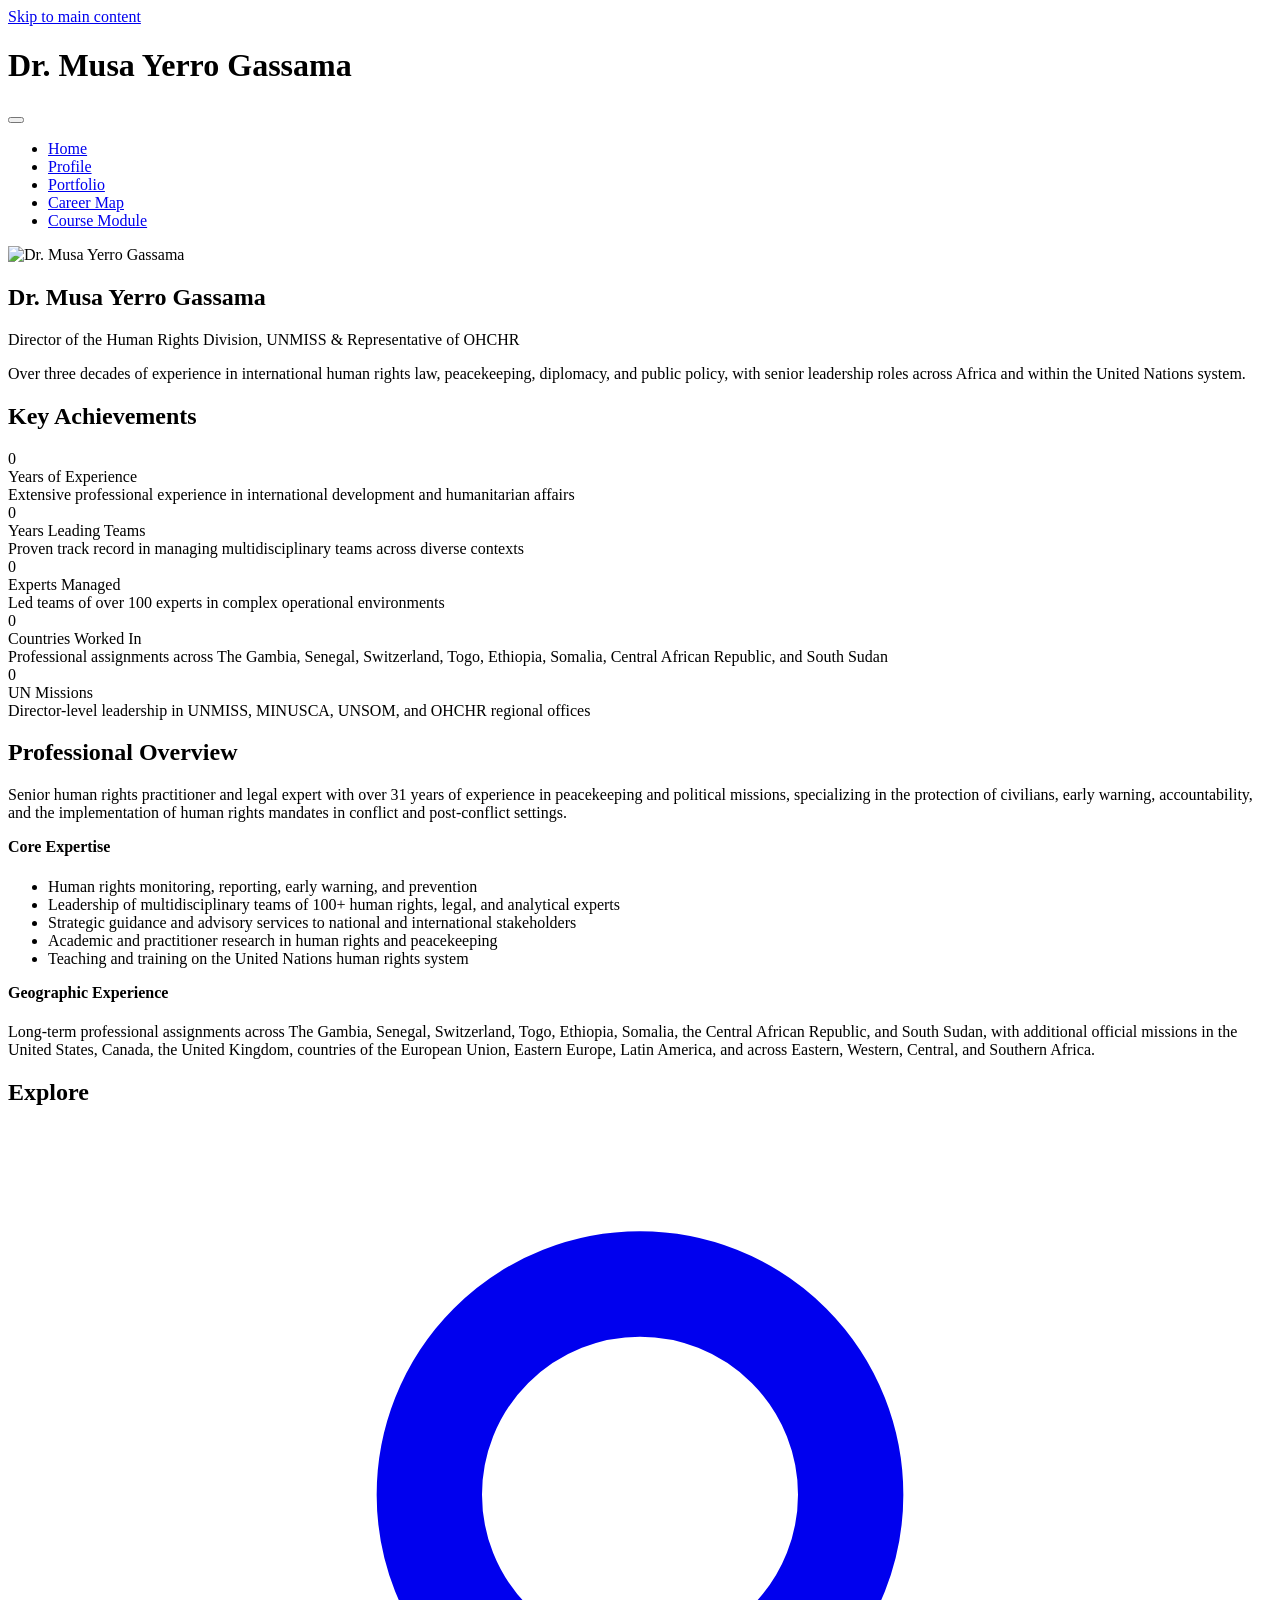
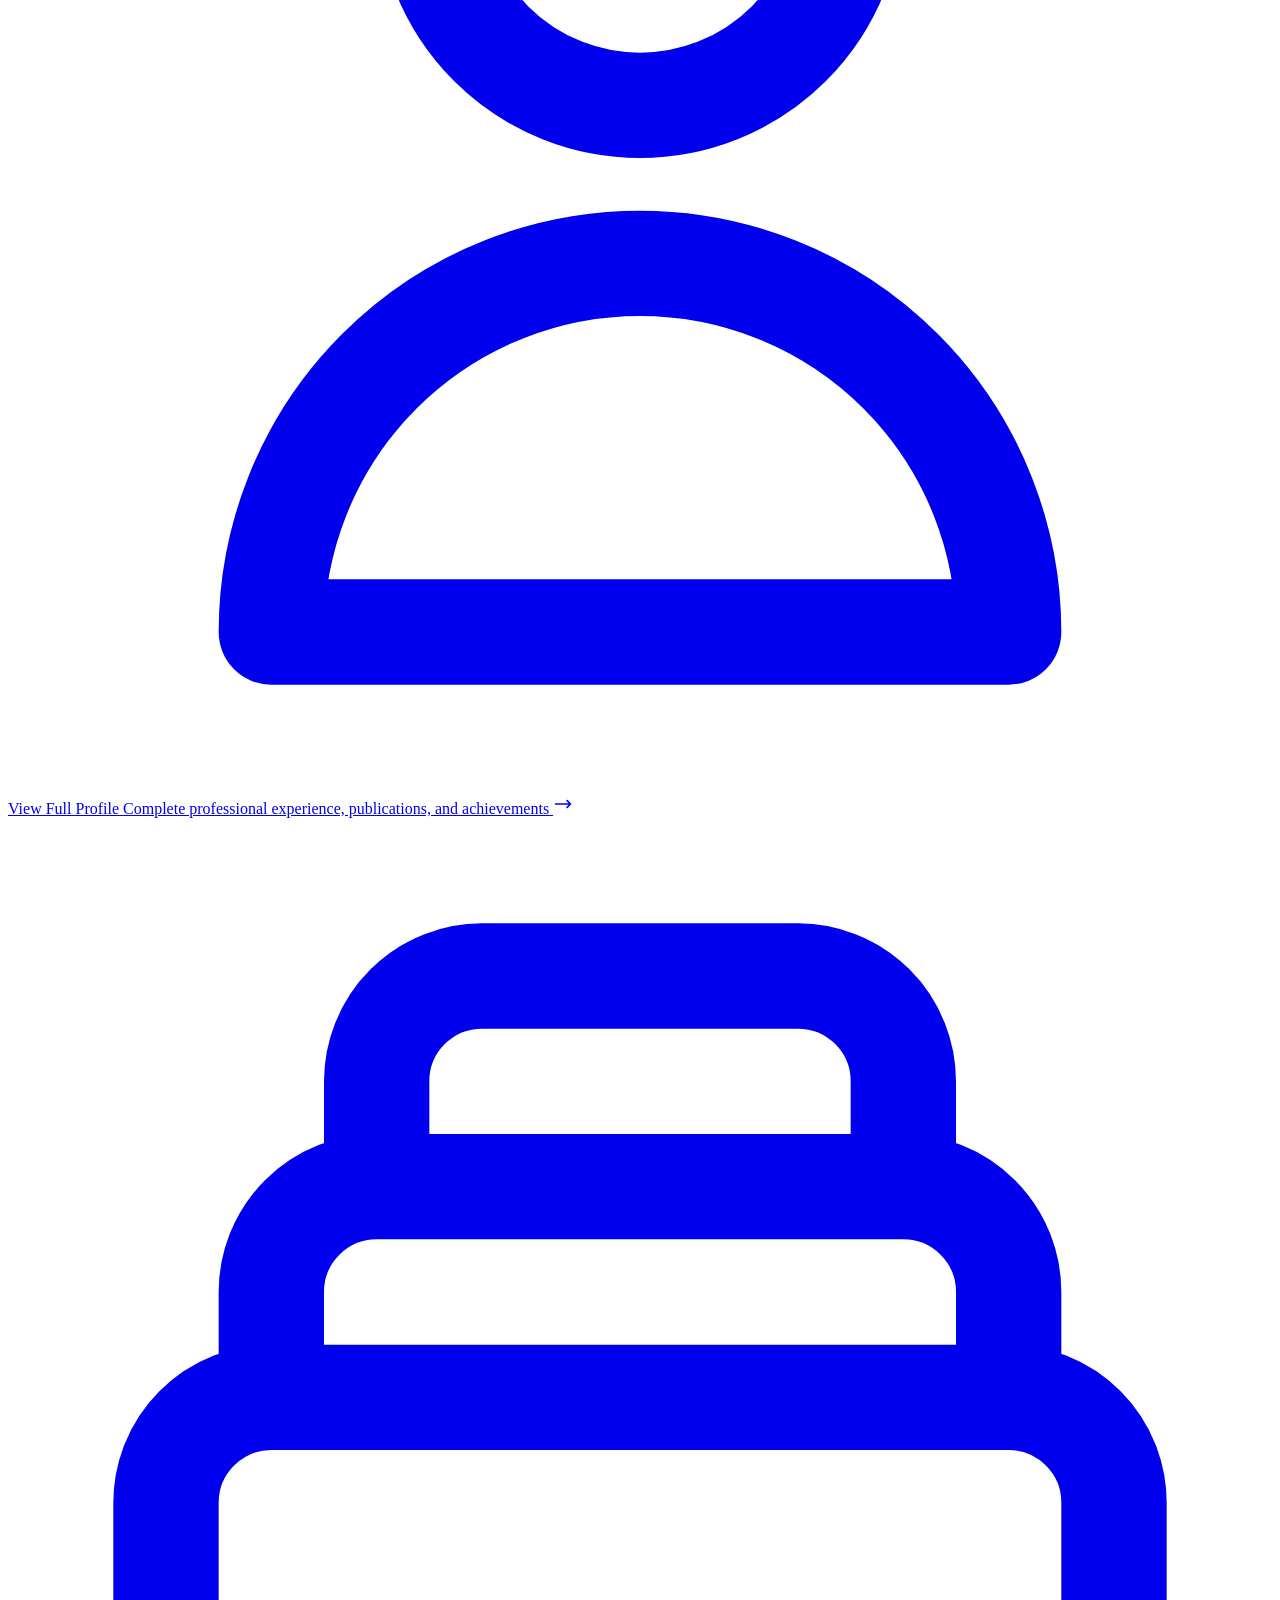
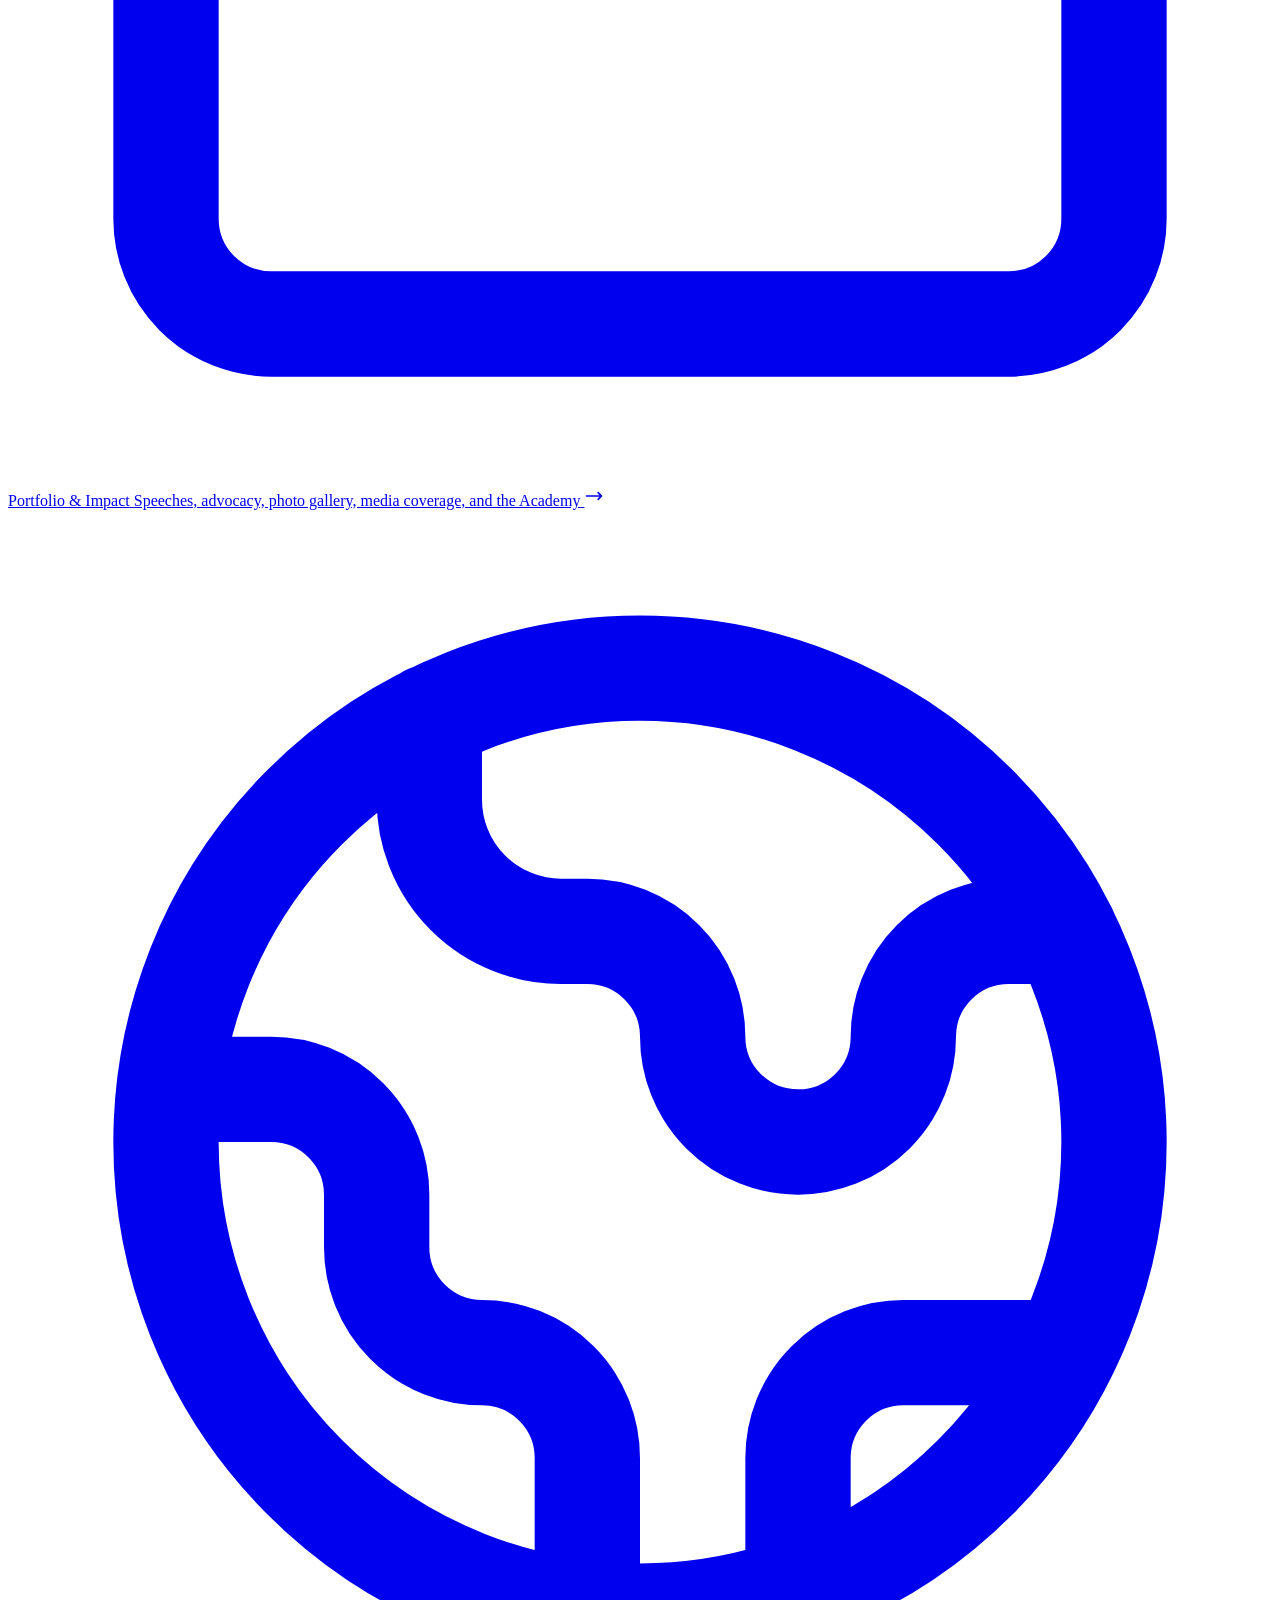
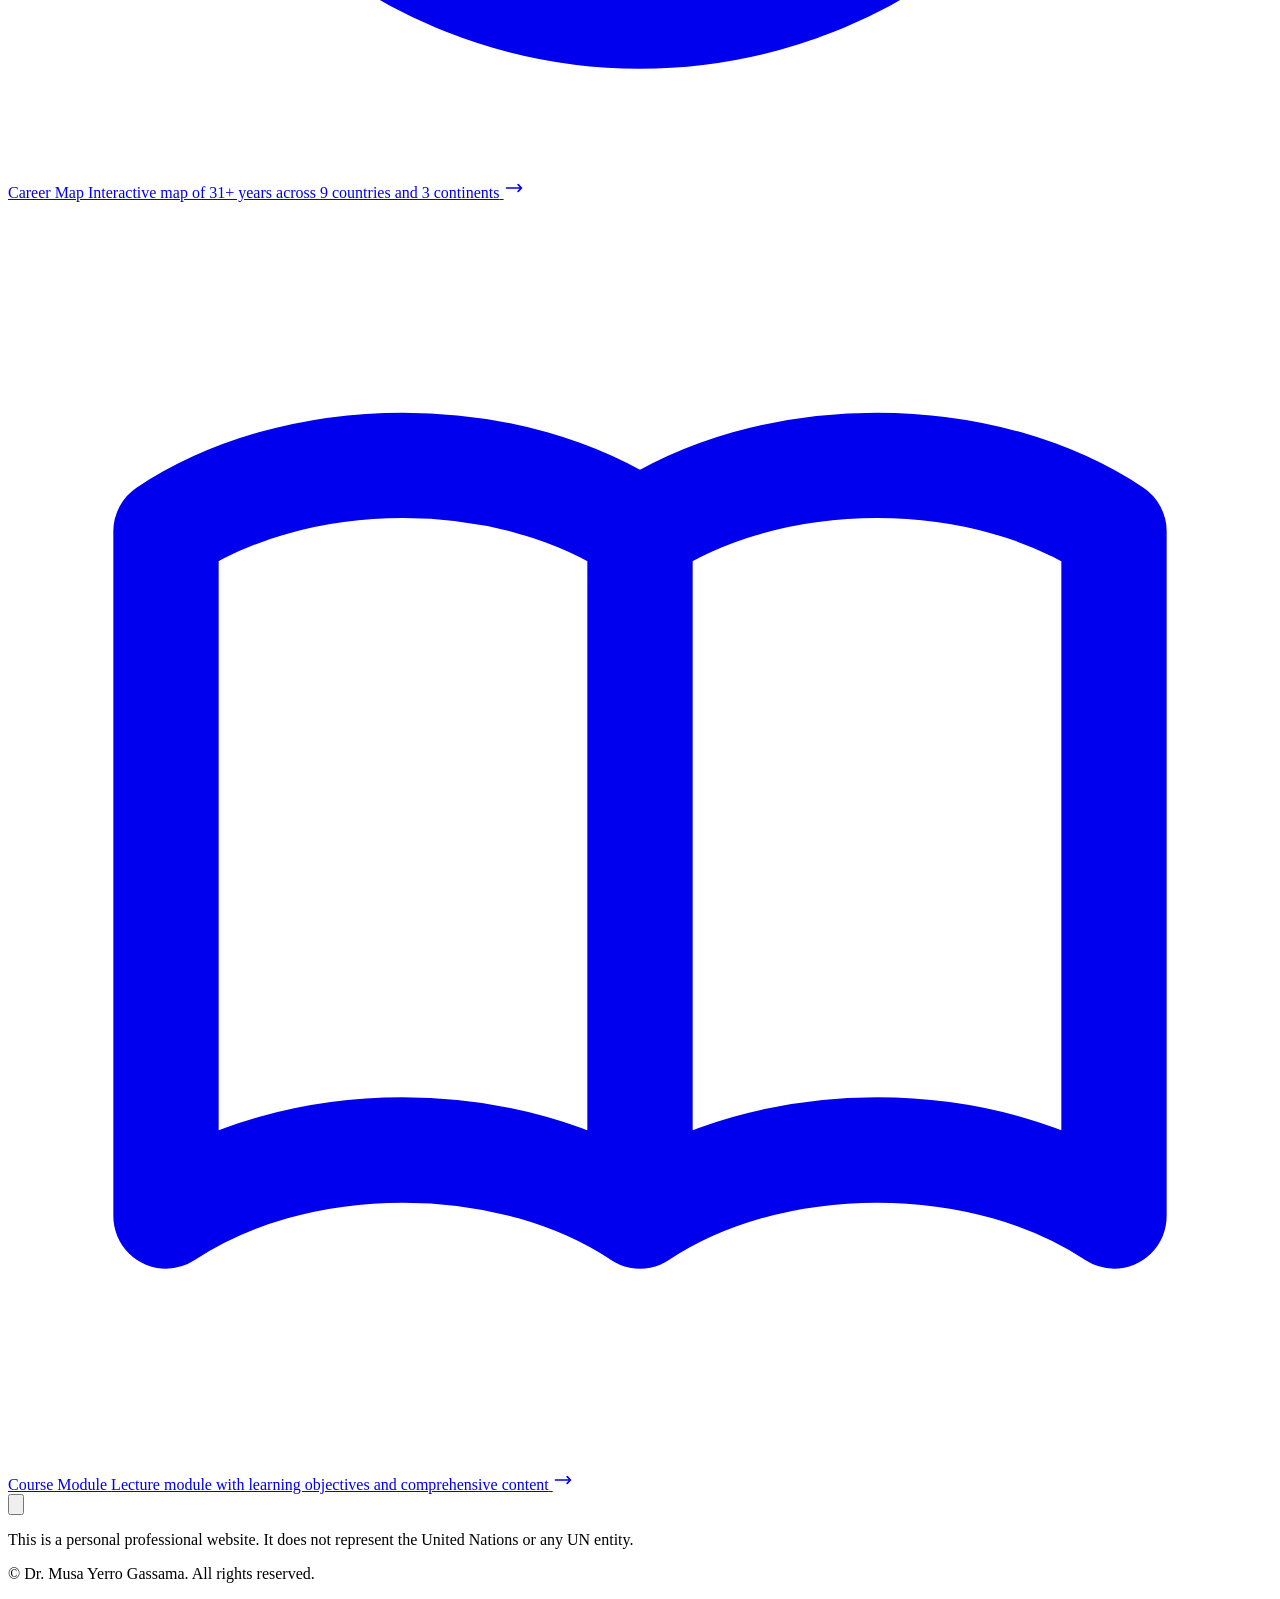
==== index.html @ f39adba4 "Rename index(1).html to index.html" ====
<!DOCTYPE html>
<html lang="en">
<head>
    <meta charset="UTF-8">
    <meta name="viewport" content="width=device-width, initial-scale=1.0">
    <meta name="description" content="Professional website of Dr. Musa Yerro Gassama - Senior expert in international development and humanitarian affairs with 31+ years of experience">
    <meta name="robots" content="index, follow">
    <link rel="canonical" href="https://amagassama26-glitch.github.io/musa-gassama-website/">
    
    <meta property="og:title" content="Dr. Musa Yerro Gassama - Professional Profile">
    <meta property="og:description" content="Senior expert in international development and humanitarian affairs">
    <meta property="og:type" content="website">
    
    <title>Dr. Musa Yerro Gassama | Professional Profile</title>
    <link rel="stylesheet" href="assets/css/styles.css">
</head>
<body>
    <a href="#main-content" class="skip-link">Skip to main content</a>
    
    <header class="site-header">
        <div class="container">
            <div class="header-content">
                <h1 class="site-title">Dr. Musa Yerro Gassama</h1>
                <nav class="main-nav" aria-label="Main navigation">
                    <button class="menu-toggle" aria-label="Toggle menu" aria-expanded="false">
                        <span></span>
                        <span></span>
                        <span></span>
                    </button>
                    <ul class="nav-list">
                        <li><a href="index.html" class="active">Home</a></li>
                        <li><a href="profile.html">Profile</a></li>
                        <li><a href="portfolio.html">Portfolio</a></li>
                        <li><a href="career-map.html">Career Map</a></li>
                        <li><a href="module.html">Course Module</a></li>
                    </ul>
                </nav>
            </div>
        </div>
    </header>

    <main id="main-content">
        <section class="hero">
            <div class="container-narrow">
                <div class="hero-content">
                    <div class="hero-image">
                        <img src="assets/images/musa-gasama.jpg" alt="Dr. Musa Yerro Gassama" width="260" height="260">
                    </div>
                    <div class="hero-text">
                        <h1>Dr. Musa Yerro Gassama</h1>
                        <p class="subtitle">Director of the Human Rights Division, UNMISS & Representative of OHCHR</p>
                        <p class="lead">Over three decades of experience in international human rights law, peacekeeping, diplomacy, and public policy, with senior leadership roles across Africa and within the United Nations system.</p>
                    </div>
                </div>
            </div>
        </section>

        <section class="achievements">
            <div class="container">
                <h2 class="section-title reveal">Key Achievements</h2>
                <div class="achievements-grid">
                    <div class="achievement-card reveal stagger-1">
                        <div class="number" data-counter="31" data-suffix="+">0</div>
                        <div class="label">Years of Experience</div>
                        <div class="description">Extensive professional experience in international development and humanitarian affairs</div>
                    </div>
                    <div class="achievement-card reveal stagger-2">
                        <div class="number" data-counter="17" data-suffix="">0</div>
                        <div class="label">Years Leading Teams</div>
                        <div class="description">Proven track record in managing multidisciplinary teams across diverse contexts</div>
                    </div>
                    <div class="achievement-card reveal stagger-3">
                        <div class="number" data-counter="100" data-suffix="+">0</div>
                        <div class="label">Experts Managed</div>
                        <div class="description">Led teams of over 100 experts in complex operational environments</div>
                    </div>
                    <div class="achievement-card reveal stagger-4">
                        <div class="number" data-counter="9" data-suffix="">0</div>
                        <div class="label">Countries Worked In</div>
                        <div class="description">Professional assignments across The Gambia, Senegal, Switzerland, Togo, Ethiopia, Somalia, Central African Republic, and South Sudan</div>
                    </div>
                    <div class="achievement-card reveal stagger-5">
                        <div class="number" data-counter="5" data-suffix="">0</div>
                        <div class="label">UN Missions</div>
                        <div class="description">Director-level leadership in UNMISS, MINUSCA, UNSOM, and OHCHR regional offices</div>
                    </div>
                </div>
            </div>
        </section>

        <section class="experience-section">
            <div class="container-narrow">
                <h2 class="section-title reveal">Professional Overview</h2>
                <div class="timeline-content reveal" style="margin-top: var(--space-lg);">
                    <p>Senior human rights practitioner and legal expert with over 31 years of experience in peacekeeping and political missions, specializing in the protection of civilians, early warning, accountability, and the implementation of human rights mandates in conflict and post-conflict settings.</p>
                    
                    <h4 style="margin-top: var(--space-xl);">Core Expertise</h4>
                    <ul>
                        <li>Human rights monitoring, reporting, early warning, and prevention</li>
                        <li>Leadership of multidisciplinary teams of 100+ human rights, legal, and analytical experts</li>
                        <li>Strategic guidance and advisory services to national and international stakeholders</li>
                        <li>Academic and practitioner research in human rights and peacekeeping</li>
                        <li>Teaching and training on the United Nations human rights system</li>
                    </ul>

                    <h4 style="margin-top: var(--space-xl);">Geographic Experience</h4>
                    <p>Long-term professional assignments across The Gambia, Senegal, Switzerland, Togo, Ethiopia, Somalia, the Central African Republic, and South Sudan, with additional official missions in the United States, Canada, the United Kingdom, countries of the European Union, Eastern Europe, Latin America, and across Eastern, Western, Central, and Southern Africa.</p>
                </div>
            </div>
        </section>

        <section class="achievements" style="background: var(--color-bg);">
            <div class="container">
                <h2 class="section-title reveal">Explore</h2>
                <div class="explore-grid">
                    <a href="profile.html" class="explore-card explore-card--profile reveal stagger-1">
                        <div class="explore-card-icon">
                            <svg xmlns="http://www.w3.org/2000/svg" fill="none" viewBox="0 0 24 24" stroke="currentColor" stroke-width="2"><path stroke-linecap="round" stroke-linejoin="round" d="M16 7a4 4 0 11-8 0 4 4 0 018 0zM12 14a7 7 0 00-7 7h14a7 7 0 00-7-7z"/></svg>
                        </div>
                        <span class="explore-card-title">View Full Profile</span>
                        <span class="explore-card-desc">Complete professional experience, publications, and achievements</span>
                        <span class="explore-card-arrow">
                            <svg xmlns="http://www.w3.org/2000/svg" width="20" height="20" fill="none" viewBox="0 0 24 24" stroke="currentColor" stroke-width="2"><path stroke-linecap="round" stroke-linejoin="round" d="M17 8l4 4m0 0l-4 4m4-4H3"/></svg>
                        </span>
                    </a>
                    <a href="portfolio.html" class="explore-card explore-card--portfolio reveal stagger-2">
                        <div class="explore-card-icon">
                            <svg xmlns="http://www.w3.org/2000/svg" fill="none" viewBox="0 0 24 24" stroke="currentColor" stroke-width="2"><path stroke-linecap="round" stroke-linejoin="round" d="M19 11H5m14 0a2 2 0 012 2v6a2 2 0 01-2 2H5a2 2 0 01-2-2v-6a2 2 0 012-2m14 0V9a2 2 0 00-2-2M5 11V9a2 2 0 012-2m0 0V5a2 2 0 012-2h6a2 2 0 012 2v2M7 7h10"/></svg>
                        </div>
                        <span class="explore-card-title">Portfolio & Impact</span>
                        <span class="explore-card-desc">Speeches, advocacy, photo gallery, media coverage, and the Academy</span>
                        <span class="explore-card-arrow">
                            <svg xmlns="http://www.w3.org/2000/svg" width="20" height="20" fill="none" viewBox="0 0 24 24" stroke="currentColor" stroke-width="2"><path stroke-linecap="round" stroke-linejoin="round" d="M17 8l4 4m0 0l-4 4m4-4H3"/></svg>
                        </span>
                    </a>
                    <a href="career-map.html" class="explore-card explore-card--map reveal stagger-3">
                        <div class="explore-card-icon">
                            <svg xmlns="http://www.w3.org/2000/svg" fill="none" viewBox="0 0 24 24" stroke="currentColor" stroke-width="2"><path stroke-linecap="round" stroke-linejoin="round" d="M3.055 11H5a2 2 0 012 2v1a2 2 0 002 2 2 2 0 012 2v2.945M8 3.935V5.5A2.5 2.5 0 0010.5 8h.5a2 2 0 012 2 2 2 0 104 0 2 2 0 012-2h1.064M15 20.488V18a2 2 0 012-2h3.064M21 12a9 9 0 11-18 0 9 9 0 0118 0z"/></svg>
                        </div>
                        <span class="explore-card-title">Career Map</span>
                        <span class="explore-card-desc">Interactive map of 31+ years across 9 countries and 3 continents</span>
                        <span class="explore-card-arrow">
                            <svg xmlns="http://www.w3.org/2000/svg" width="20" height="20" fill="none" viewBox="0 0 24 24" stroke="currentColor" stroke-width="2"><path stroke-linecap="round" stroke-linejoin="round" d="M17 8l4 4m0 0l-4 4m4-4H3"/></svg>
                        </span>
                    </a>
                    <a href="module.html" class="explore-card explore-card--course reveal stagger-4">
                        <div class="explore-card-icon">
                            <svg xmlns="http://www.w3.org/2000/svg" fill="none" viewBox="0 0 24 24" stroke="currentColor" stroke-width="2"><path stroke-linecap="round" stroke-linejoin="round" d="M12 6.253v13m0-13C10.832 5.477 9.246 5 7.5 5S4.168 5.477 3 6.253v13C4.168 18.477 5.754 18 7.5 18s3.332.477 4.5 1.253m0-13C13.168 5.477 14.754 5 16.5 5c1.747 0 3.332.477 4.5 1.253v13C19.832 18.477 18.247 18 16.5 18c-1.746 0-3.332.477-4.5 1.253"/></svg>
                        </div>
                        <span class="explore-card-title">Course Module</span>
                        <span class="explore-card-desc">Lecture module with learning objectives and comprehensive content</span>
                        <span class="explore-card-arrow">
                            <svg xmlns="http://www.w3.org/2000/svg" width="20" height="20" fill="none" viewBox="0 0 24 24" stroke="currentColor" stroke-width="2"><path stroke-linecap="round" stroke-linejoin="round" d="M17 8l4 4m0 0l-4 4m4-4H3"/></svg>
                        </span>
                    </a>
                </div>
            </div>
        </section>
    </main>

    <button class="back-to-top" aria-label="Back to top">
        <svg xmlns="http://www.w3.org/2000/svg" fill="none" viewBox="0 0 24 24" stroke="currentColor" stroke-width="2.5"><path stroke-linecap="round" stroke-linejoin="round" d="M5 15l7-7 7 7"/></svg>
    </button>

    <footer class="site-footer">
        <div class="container">
            <p class="disclaimer">This is a personal professional website. It does not represent the United Nations or any UN entity.</p>
            <p class="copyright">&copy; <span id="year"></span> Dr. Musa Yerro Gassama. All rights reserved.</p>
        </div>
    </footer>

    <script src="assets/js/script.js"></script>
</body>
</html>
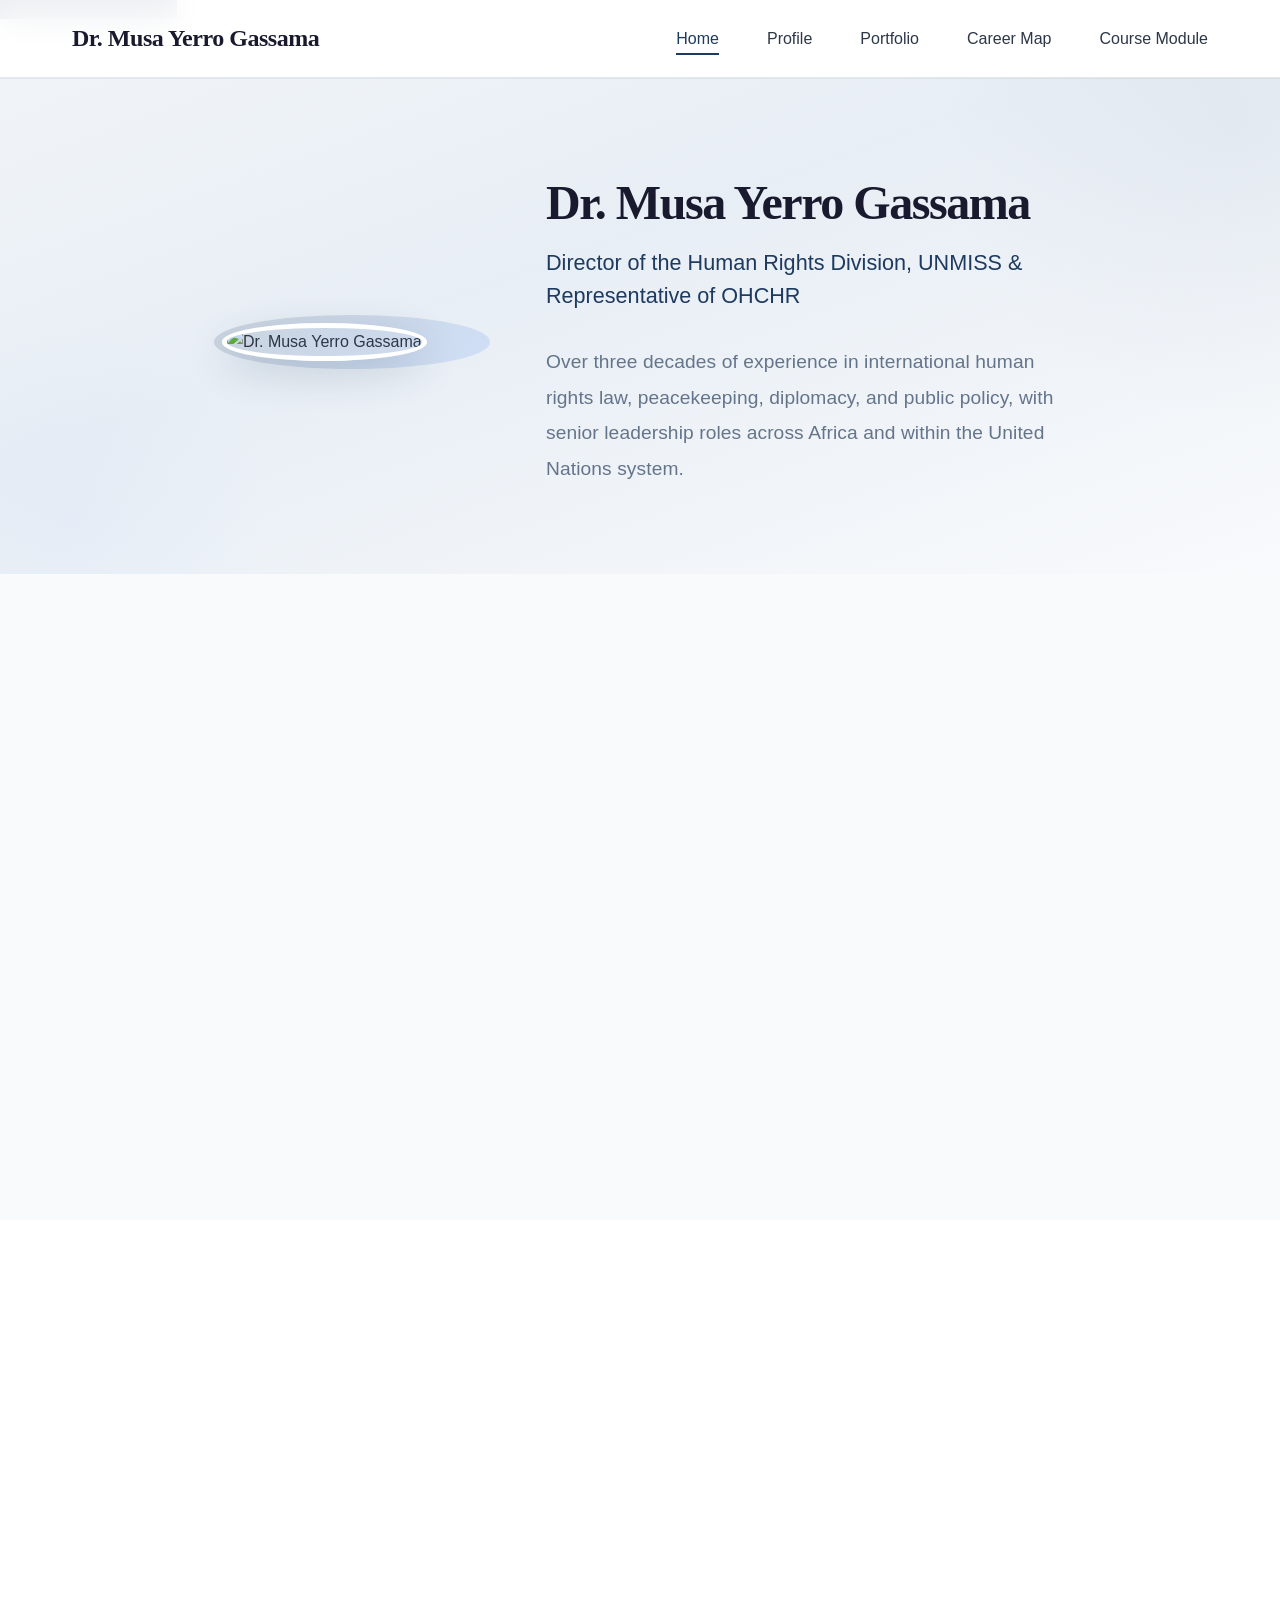
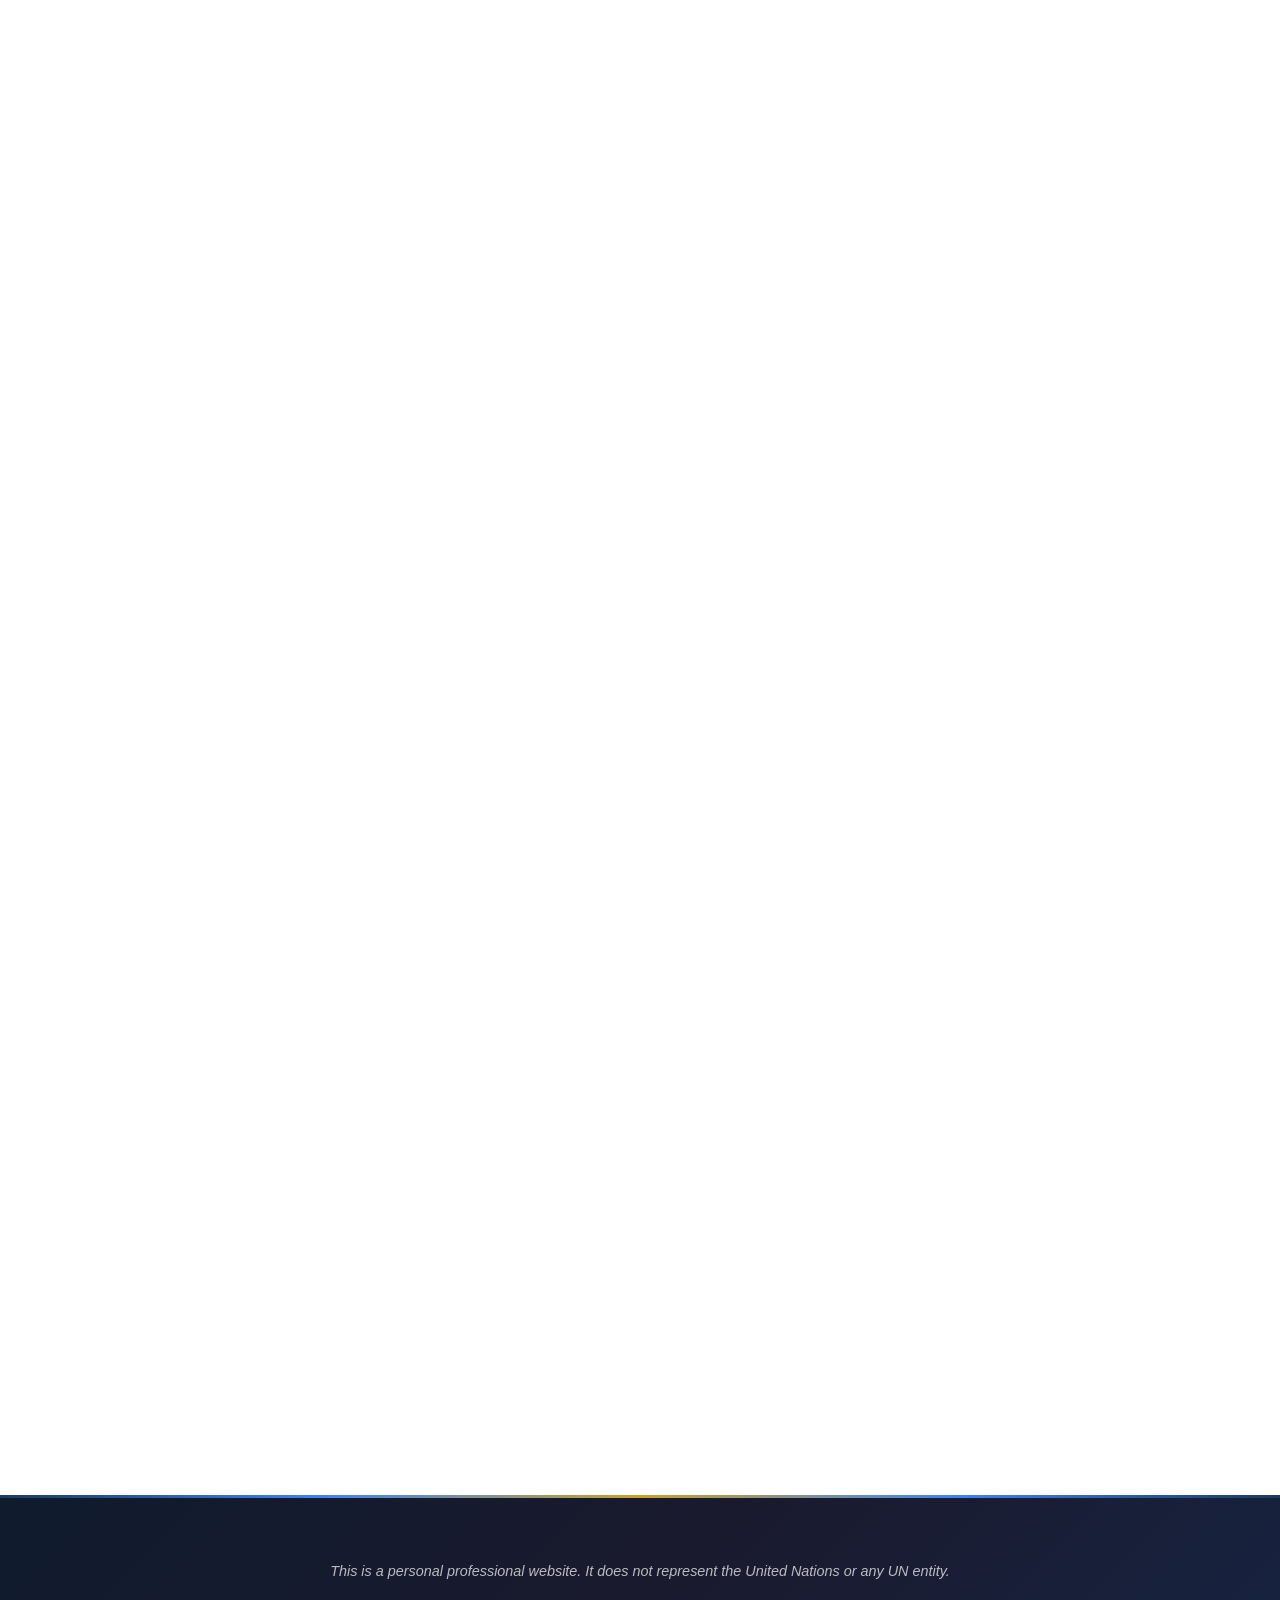
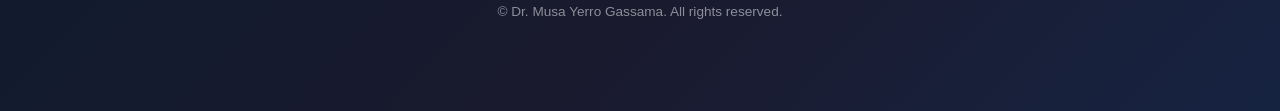
==== commit 4f80ddb6: "Update index.html updating from assets/css/styles.css to styles.css" ====
--- a/index.html
+++ b/index.html
@@ -12,7 +12,7 @@
     <meta property="og:type" content="website">
     
     <title>Dr. Musa Yerro Gassama | Professional Profile</title>
-    <link rel="stylesheet" href="assets/css/styles.css">
+    <link rel="stylesheet" href="styles.css">
 </head>
 <body>
     <a href="#main-content" class="skip-link">Skip to main content</a>
--- a/styles.css
+++ b/styles.css
@@ -0,0 +1,2320 @@
+/* ============================================
+   PROFESSIONAL DESIGN SYSTEM
+   ============================================ */
+
+:root {
+    /* Colors - Professional Palette */
+    --color-primary: #1a1a2e;
+    --color-secondary: #4a5568;
+    --color-accent: #1e3a5f;
+    --color-accent-light: #3b82f6;
+    --color-accent-warm: #c9a227;
+    --color-bg: #ffffff;
+    --color-bg-light: #f8fafc;
+    --color-bg-alt: #edf2f7;
+    --color-border: #e2e8f0;
+    --color-text: #2d3748;
+    --color-text-light: #64748b;
+    --color-text-muted: #94a3b8;
+    
+    /* Spacing System */
+    --space-xs: 0.5rem;
+    --space-sm: 1rem;
+    --space-md: 1.5rem;
+    --space-lg: 2rem;
+    --space-xl: 3rem;
+    --space-2xl: 4rem;
+    --space-3xl: 6rem;
+    
+    /* Typography */
+    --font-display: ui-serif, Georgia, "Times New Roman", serif;
+    --font-body: ui-sans-serif, -apple-system, BlinkMacSystemFont, "Segoe UI", Roboto, "Helvetica Neue", Arial, sans-serif;
+    
+    /* Layout */
+    --max-width: 1200px;
+    --max-width-content: 900px;
+    --border-radius: 10px;
+    --shadow-sm: 0 1px 3px rgba(0, 0, 0, 0.06), 0 1px 2px rgba(0, 0, 0, 0.04);
+    --shadow-md: 0 4px 12px rgba(0, 0, 0, 0.08);
+    --shadow-lg: 0 12px 32px rgba(0, 0, 0, 0.12);
+    --shadow-xl: 0 20px 50px rgba(0, 0, 0, 0.15);
+    
+    /* Transitions */
+    --transition: all 0.3s cubic-bezier(0.4, 0, 0.2, 1);
+}
+
+/* ============================================
+   KEYFRAME ANIMATIONS
+   ============================================ */
+
+@keyframes fadeInUp {
+    from {
+        opacity: 0;
+        transform: translateY(30px);
+    }
+    to {
+        opacity: 1;
+        transform: translateY(0);
+    }
+}
+
+@keyframes fadeIn {
+    from { opacity: 0; }
+    to { opacity: 1; }
+}
+
+@keyframes scaleIn {
+    from {
+        opacity: 0;
+        transform: scale(0.92);
+    }
+    to {
+        opacity: 1;
+        transform: scale(1);
+    }
+}
+
+@keyframes slideInLeft {
+    from {
+        opacity: 0;
+        transform: translateX(-30px);
+    }
+    to {
+        opacity: 1;
+        transform: translateX(0);
+    }
+}
+
+@keyframes shimmer {
+    0% { background-position: -200% 0; }
+    100% { background-position: 200% 0; }
+}
+
+@keyframes float {
+    0%, 100% { transform: translateY(0px); }
+    50% { transform: translateY(-8px); }
+}
+
+/* Scroll-reveal */
+.reveal {
+    opacity: 0;
+    transform: translateY(30px);
+    transition: opacity 0.7s cubic-bezier(0.4, 0, 0.2, 1),
+                transform 0.7s cubic-bezier(0.4, 0, 0.2, 1);
+}
+
+.reveal.revealed {
+    opacity: 1;
+    transform: translateY(0);
+}
+
+.reveal-left {
+    opacity: 0;
+    transform: translateX(-30px);
+    transition: opacity 0.7s cubic-bezier(0.4, 0, 0.2, 1),
+                transform 0.7s cubic-bezier(0.4, 0, 0.2, 1);
+}
+
+.reveal-left.revealed {
+    opacity: 1;
+    transform: translateX(0);
+}
+
+.reveal-scale {
+    opacity: 0;
+    transform: scale(0.92);
+    transition: opacity 0.6s cubic-bezier(0.4, 0, 0.2, 1),
+                transform 0.6s cubic-bezier(0.4, 0, 0.2, 1);
+}
+
+.reveal-scale.revealed {
+    opacity: 1;
+    transform: scale(1);
+}
+
+.stagger-1 { transition-delay: 0.1s; }
+.stagger-2 { transition-delay: 0.2s; }
+.stagger-3 { transition-delay: 0.3s; }
+.stagger-4 { transition-delay: 0.4s; }
+.stagger-5 { transition-delay: 0.5s; }
+
+/* ============================================
+   RESET & BASE
+   ============================================ */
+
+* {
+    margin: 0;
+    padding: 0;
+    box-sizing: border-box;
+}
+
+html {
+    scroll-behavior: smooth;
+    font-size: 16px;
+}
+
+body {
+    font-family: var(--font-body);
+    font-size: 1rem;
+    line-height: 1.7;
+    color: var(--color-text);
+    background-color: var(--color-bg);
+    -webkit-font-smoothing: antialiased;
+    -moz-osx-font-smoothing: grayscale;
+}
+
+/* ============================================
+   TYPOGRAPHY
+   ============================================ */
+
+h1, h2, h3, h4, h5, h6 {
+    font-family: var(--font-display);
+    font-weight: 600;
+    line-height: 1.2;
+    color: var(--color-primary);
+    margin-bottom: var(--space-md);
+}
+
+h1 {
+    font-size: clamp(2rem, 5vw, 3rem);
+    font-weight: 700;
+    letter-spacing: -0.02em;
+}
+
+h2 {
+    font-size: clamp(1.5rem, 3vw, 2rem);
+    margin-top: var(--space-lg);
+    margin-bottom: var(--space-md);
+    position: relative;
+    padding-bottom: var(--space-xs);
+}
+
+h2::after {
+    content: '';
+    position: absolute;
+    bottom: 0;
+    left: 0;
+    width: 50px;
+    height: 3px;
+    background: linear-gradient(90deg, var(--color-accent), var(--color-accent-light), var(--color-accent-warm));
+    border-radius: 2px;
+}
+
+h3 {
+    font-size: 1.5rem;
+    margin-top: var(--space-xl);
+    margin-bottom: var(--space-md);
+    color: var(--color-accent);
+}
+
+h4 {
+    font-size: 1.25rem;
+    margin-top: var(--space-lg);
+    margin-bottom: var(--space-sm);
+}
+
+p {
+    margin-bottom: var(--space-md);
+    color: var(--color-text);
+}
+
+.lead {
+    font-size: 1.2rem;
+    line-height: 1.85;
+    color: var(--color-text-light);
+    font-weight: 400;
+    letter-spacing: 0.005em;
+}
+
+/* ============================================
+   LAYOUT
+   ============================================ */
+
+.container {
+    max-width: var(--max-width);
+    margin: 0 auto;
+    padding: 0 var(--space-lg);
+}
+
+.container-narrow {
+    max-width: var(--max-width-content);
+    margin: 0 auto;
+    padding: 0 var(--space-lg);
+}
+
+/* ============================================
+   HEADER & NAVIGATION
+   ============================================ */
+
+.site-header {
+    border-bottom: 1px solid var(--color-border);
+    position: sticky;
+    top: 0;
+    z-index: 1000;
+    backdrop-filter: blur(16px);
+    -webkit-backdrop-filter: blur(16px);
+    background: rgba(255, 255, 255, 0.92);
+    box-shadow: 0 1px 0 rgba(0, 0, 0, 0.05);
+    transition: box-shadow 0.3s ease, background 0.3s ease;
+}
+
+.site-header.scrolled {
+    box-shadow: 0 4px 20px rgba(0, 0, 0, 0.08);
+    background: rgba(255, 255, 255, 0.97);
+}
+
+.header-content {
+    display: flex;
+    justify-content: space-between;
+    align-items: center;
+    padding: var(--space-md) 0;
+}
+
+.site-title {
+    font-family: var(--font-display);
+    font-size: 1.5rem;
+    font-weight: 700;
+    margin: 0;
+}
+
+.site-title a {
+    color: var(--color-primary);
+    text-decoration: none;
+    transition: var(--transition);
+}
+
+.site-title a:hover {
+    color: var(--color-accent);
+}
+
+.menu-toggle {
+    display: none;
+    flex-direction: column;
+    gap: 5px;
+    background: none;
+    border: none;
+    cursor: pointer;
+    padding: var(--space-xs);
+}
+
+.menu-toggle span {
+    width: 25px;
+    height: 2px;
+    background: var(--color-primary);
+    transition: var(--transition);
+}
+
+.nav-list {
+    display: flex;
+    list-style: none;
+    gap: var(--space-xl);
+    align-items: center;
+}
+
+.nav-list a {
+    color: var(--color-text);
+    text-decoration: none;
+    font-weight: 500;
+    padding: var(--space-xs) 0;
+    position: relative;
+    transition: var(--transition);
+}
+
+.nav-list a::after {
+    content: '';
+    position: absolute;
+    bottom: 0;
+    left: 0;
+    width: 0;
+    height: 2px;
+    background: var(--color-accent);
+    transition: var(--transition);
+}
+
+.nav-list a:hover::after,
+.nav-list a.active::after {
+    width: 100%;
+}
+
+.nav-list a:hover,
+.nav-list a.active {
+    color: var(--color-accent);
+}
+
+/* ============================================
+   HERO SECTION
+   ============================================ */
+
+.hero {
+    background: linear-gradient(160deg, #f0f4f8 0%, #e8eef5 40%, #f8fafc 100%);
+    padding: var(--space-3xl) 0 var(--space-2xl);
+    border-bottom: none;
+    position: relative;
+    overflow: hidden;
+}
+
+.hero::before {
+    content: '';
+    position: absolute;
+    top: -50%;
+    right: -20%;
+    width: 600px;
+    height: 600px;
+    border-radius: 50%;
+    background: radial-gradient(circle, rgba(30, 58, 95, 0.04) 0%, transparent 70%);
+    pointer-events: none;
+}
+
+.hero::after {
+    content: '';
+    position: absolute;
+    bottom: -30%;
+    left: -10%;
+    width: 400px;
+    height: 400px;
+    border-radius: 50%;
+    background: radial-gradient(circle, rgba(59, 130, 246, 0.03) 0%, transparent 70%);
+    pointer-events: none;
+}
+
+.hero-content {
+    display: grid;
+    grid-template-columns: 260px 1fr;
+    gap: var(--space-2xl);
+    align-items: center;
+    position: relative;
+    z-index: 1;
+}
+
+.hero-image {
+    position: relative;
+}
+
+.hero-image::before {
+    content: '';
+    position: absolute;
+    inset: -8px;
+    border-radius: 50%;
+    background: linear-gradient(135deg, var(--color-accent), var(--color-accent-light));
+    opacity: 0.15;
+    animation: float 6s ease-in-out infinite;
+}
+
+.hero-image img {
+    width: 260px;
+    height: 260px;
+    border-radius: 50%;
+    object-fit: cover;
+    border: 5px solid var(--color-bg);
+    box-shadow: 0 12px 40px rgba(30, 58, 95, 0.18);
+    position: relative;
+    z-index: 1;
+    transition: transform 0.4s ease;
+}
+
+.hero-image img:hover {
+    transform: scale(1.03);
+}
+
+.hero-text h1 {
+    margin-top: 0;
+    margin-bottom: var(--space-sm);
+    letter-spacing: -0.03em;
+}
+
+.hero-text .subtitle {
+    font-size: 1.35rem;
+    color: var(--color-accent);
+    font-weight: 500;
+    margin-bottom: var(--space-lg);
+    line-height: 1.5;
+}
+
+/* ============================================
+   ACHIEVEMENTS HIGHLIGHTS
+   ============================================ */
+
+.achievements {
+    padding: var(--space-2xl) 0;
+    background: var(--color-bg-light);
+}
+
+.achievements-grid {
+    display: grid;
+    grid-template-columns: repeat(auto-fit, minmax(280px, 1fr));
+    gap: var(--space-lg);
+    margin-top: var(--space-xl);
+}
+
+.achievement-card {
+    background: var(--color-bg);
+    padding: var(--space-xl) var(--space-lg);
+    border-radius: var(--border-radius);
+    box-shadow: var(--shadow-sm);
+    border-left: none;
+    border-top: 3px solid transparent;
+    background-image: linear-gradient(var(--color-bg), var(--color-bg)),
+                      linear-gradient(135deg, var(--color-accent), var(--color-accent-light));
+    background-origin: padding-box, border-box;
+    background-clip: padding-box, border-box;
+    transition: var(--transition);
+    position: relative;
+    overflow: hidden;
+}
+
+.achievement-card::after {
+    content: '';
+    position: absolute;
+    top: 0;
+    right: 0;
+    width: 80px;
+    height: 80px;
+    background: linear-gradient(135deg, transparent 50%, rgba(30, 58, 95, 0.03) 50%);
+    pointer-events: none;
+}
+
+.achievement-card:hover {
+    transform: translateY(-6px);
+    box-shadow: var(--shadow-lg);
+}
+
+.achievement-card .number {
+    font-size: 3.25rem;
+    font-weight: 700;
+    background: linear-gradient(135deg, var(--color-accent), var(--color-accent-light));
+    -webkit-background-clip: text;
+    -webkit-text-fill-color: transparent;
+    background-clip: text;
+    line-height: 1;
+    margin-bottom: var(--space-sm);
+    font-family: var(--font-display);
+}
+
+.achievement-card .label {
+    font-size: 1rem;
+    color: var(--color-primary);
+    font-weight: 600;
+    letter-spacing: 0.01em;
+}
+
+.achievement-card .description {
+    margin-top: var(--space-sm);
+    color: var(--color-text-light);
+    font-size: 0.92rem;
+    line-height: 1.65;
+}
+
+/* ============================================
+   EXPERIENCE TIMELINE
+   ============================================ */
+
+.experience-section {
+    padding: var(--space-2xl) 0;
+}
+
+.timeline {
+    position: relative;
+    padding-left: var(--space-xl);
+    margin-top: var(--space-xl);
+}
+
+.timeline::before {
+    content: '';
+    position: absolute;
+    left: 0;
+    top: 0;
+    bottom: 0;
+    width: 2px;
+    background: var(--color-border);
+}
+
+.timeline-item {
+    position: relative;
+    margin-bottom: var(--space-xl);
+    padding-left: var(--space-xl);
+}
+
+.timeline-item::before {
+    content: '';
+    position: absolute;
+    left: -9px;
+    top: 0;
+    width: 16px;
+    height: 16px;
+    border-radius: 50%;
+    background: var(--color-accent);
+    border: 3px solid var(--color-bg);
+    box-shadow: 0 0 0 2px var(--color-accent);
+}
+
+.timeline-item h3 {
+    margin-top: 0;
+    color: var(--color-accent);
+    font-size: 1.5rem;
+}
+
+.timeline-meta {
+    display: flex;
+    flex-wrap: wrap;
+    gap: var(--space-md);
+    margin-bottom: var(--space-md);
+    font-size: 0.95rem;
+    color: var(--color-text-light);
+}
+
+.timeline-meta .organization {
+    font-weight: 600;
+    color: var(--color-text);
+}
+
+.timeline-meta .location {
+    color: var(--color-text-light);
+}
+
+.timeline-meta .dates {
+    color: var(--color-text-muted);
+}
+
+.timeline-content {
+    background: var(--color-bg-light);
+    padding: var(--space-lg);
+    border-radius: var(--border-radius);
+    border-left: 3px solid var(--color-accent);
+    transition: var(--transition);
+}
+
+.timeline-item:hover .timeline-content {
+    border-left-color: var(--color-accent-light);
+    box-shadow: var(--shadow-sm);
+}
+
+.timeline-content ul {
+    margin-left: var(--space-lg);
+    margin-top: var(--space-md);
+}
+
+.timeline-content li {
+    margin-bottom: var(--space-sm);
+    color: var(--color-text);
+}
+
+/* ============================================
+   PUBLICATIONS
+   ============================================ */
+
+.publications-section {
+    padding: var(--space-xl) 0;
+    background: var(--color-bg-light);
+}
+
+.publication-card {
+    background: var(--color-bg);
+    padding: var(--space-md);
+    border-radius: var(--border-radius);
+    box-shadow: var(--shadow-sm);
+    margin-bottom: var(--space-md);
+    border-left: 4px solid var(--color-accent);
+    transition: var(--transition);
+}
+
+.publication-card:hover {
+    box-shadow: var(--shadow-md);
+    transform: translateX(4px);
+}
+
+.publication-card cite {
+    font-style: normal;
+    font-weight: 600;
+    font-size: 1.1rem;
+    color: var(--color-primary);
+    display: block;
+    margin-bottom: var(--space-xs);
+}
+
+.publication-meta {
+    font-size: 0.9rem;
+    color: var(--color-text-light);
+    margin-bottom: var(--space-xs);
+}
+
+.publication-links {
+    margin-top: var(--space-sm);
+}
+
+.publication-links a {
+    display: inline-block;
+    margin-right: var(--space-md);
+    color: var(--color-accent);
+    text-decoration: none;
+    font-size: 0.9rem;
+    font-weight: 500;
+    transition: var(--transition);
+}
+
+.publication-links a:hover {
+    color: var(--color-accent-light);
+    text-decoration: underline;
+}
+
+/* ============================================
+   MODERN COURSE PAGE DESIGN
+   ============================================ */
+
+/* Course Hero Section */
+.course-hero {
+    background: linear-gradient(135deg, #0b1929 0%, var(--color-accent) 40%, var(--color-accent-light) 100%);
+    color: white;
+    padding: var(--space-3xl) 0;
+    margin-bottom: var(--space-2xl);
+    position: relative;
+    overflow: hidden;
+}
+
+.course-hero::after {
+    content: '';
+    position: absolute;
+    top: 0;
+    left: 0;
+    right: 0;
+    bottom: 0;
+    background: radial-gradient(ellipse at 60% 30%, rgba(255, 255, 255, 0.05) 0%, transparent 60%);
+    pointer-events: none;
+}
+
+.course-header {
+    text-align: center;
+    max-width: 900px;
+    margin: 0 auto;
+}
+
+.course-badge {
+    display: inline-block;
+    background: rgba(255, 255, 255, 0.2);
+    padding: 0.5rem 1.25rem;
+    border-radius: 50px;
+    font-size: 0.875rem;
+    font-weight: 600;
+    margin-bottom: var(--space-md);
+    letter-spacing: 0.5px;
+}
+
+.course-title {
+    font-size: clamp(2rem, 5vw, 3rem);
+    font-weight: 700;
+    margin-bottom: var(--space-sm);
+    line-height: 1.2;
+}
+
+.course-subtitle {
+    font-size: clamp(1.25rem, 3vw, 1.75rem);
+    font-weight: 500;
+    margin-bottom: var(--space-xs);
+    opacity: 0.95;
+}
+
+.course-meta {
+    font-size: 1rem;
+    margin-bottom: var(--space-xl);
+    opacity: 0.9;
+}
+
+.course-actions {
+    display: flex;
+    gap: var(--space-md);
+    justify-content: center;
+    flex-wrap: wrap;
+}
+
+.btn-course-download {
+    display: inline-flex;
+    align-items: center;
+    gap: 0.75rem;
+    padding: 0.875rem 1.75rem;
+    background: white;
+    color: var(--color-accent);
+    text-decoration: none;
+    border-radius: 8px;
+    font-weight: 600;
+    transition: all 0.3s ease;
+    box-shadow: 0 4px 12px rgba(0, 0, 0, 0.15);
+}
+
+.btn-course-download:hover {
+    transform: translateY(-2px);
+    box-shadow: 0 6px 20px rgba(0, 0, 0, 0.2);
+    background: var(--color-bg-light);
+}
+
+/* Course Overview Grid */
+.course-overview {
+    padding: var(--space-2xl) 0;
+}
+
+.overview-grid {
+    display: grid;
+    grid-template-columns: repeat(2, 1fr);
+    gap: var(--space-xl);
+    margin-top: var(--space-lg);
+}
+
+.overview-card {
+    background: var(--color-bg);
+    border: 1px solid var(--color-border);
+    border-radius: 12px;
+    padding: var(--space-xl);
+    box-shadow: var(--shadow-sm);
+    transition: var(--transition);
+    display: flex;
+    flex-direction: column;
+}
+
+.overview-card:hover {
+    box-shadow: var(--shadow-md);
+    transform: translateY(-2px);
+}
+
+.overview-card h3 {
+    color: var(--color-accent);
+    font-size: 1.5rem;
+    margin-bottom: var(--space-md);
+    padding-bottom: var(--space-sm);
+    border-bottom: 2px solid var(--color-border);
+}
+
+.overview-card p {
+    margin-bottom: var(--space-md);
+    line-height: 1.7;
+}
+
+.overview-card p:last-child {
+    margin-bottom: 0;
+}
+
+/* Learning Objectives */
+.course-objectives {
+    padding: var(--space-2xl) 0;
+    background: var(--color-bg-light);
+}
+
+.section-heading {
+    font-size: clamp(1.75rem, 4vw, 2.5rem);
+    text-align: center;
+    margin-bottom: var(--space-sm);
+    color: var(--color-primary);
+}
+
+.section-intro {
+    text-align: center;
+    font-size: 1.1rem;
+    color: var(--color-text-light);
+    margin-bottom: var(--space-xl);
+    max-width: 700px;
+    margin-left: auto;
+    margin-right: auto;
+}
+
+.objectives-grid {
+    display: grid;
+    grid-template-columns: repeat(2, 1fr);
+    gap: var(--space-lg);
+    margin-top: var(--space-xl);
+}
+
+.objective-item {
+    display: flex;
+    gap: var(--space-md);
+    background: white;
+    padding: var(--space-lg);
+    border-radius: 10px;
+    border-left: 4px solid var(--color-accent);
+    box-shadow: var(--shadow-sm);
+    transition: var(--transition);
+}
+
+.objective-item:hover {
+    box-shadow: var(--shadow-md);
+    transform: translateX(4px);
+}
+
+.objective-number {
+    flex-shrink: 0;
+    width: 40px;
+    height: 40px;
+    background: var(--color-accent);
+    color: white;
+    border-radius: 50%;
+    display: flex;
+    align-items: center;
+    justify-content: center;
+    font-weight: 700;
+    font-size: 1.25rem;
+}
+
+.objective-text {
+    flex: 1;
+    line-height: 1.6;
+    color: var(--color-text);
+}
+
+/* Course Structure Section */
+.course-structure {
+    padding: var(--space-2xl) 0;
+}
+
+.structure-header {
+    text-align: center;
+    margin-bottom: var(--space-2xl);
+}
+
+/* Modern Interactive Slider */
+.slider-modern {
+    position: relative;
+    max-width: 1000px;
+    margin: 0 auto;
+}
+
+.slider-track {
+    position: relative;
+    overflow: hidden;
+    border-radius: 16px;
+    background: var(--color-bg);
+    box-shadow: 0 10px 40px rgba(0, 0, 0, 0.1);
+    min-height: 500px;
+}
+
+/* Top Navigation */
+.slider-top-nav {
+    display: flex;
+    justify-content: space-between;
+    align-items: center;
+    padding: var(--space-md) var(--space-xl);
+    background: var(--color-bg-light);
+    border-bottom: 1px solid var(--color-border);
+    position: relative;
+    z-index: 10;
+}
+
+.slider-nav-btn-top {
+    display: flex;
+    align-items: center;
+    gap: 0.5rem;
+    padding: 0.625rem 1.25rem;
+    background: var(--color-accent);
+    color: white;
+    border: none;
+    border-radius: 8px;
+    font-weight: 600;
+    font-size: 0.95rem;
+    cursor: pointer;
+    transition: all 0.3s ease;
+    box-shadow: 0 2px 8px rgba(44, 82, 130, 0.2);
+}
+
+.slider-nav-btn-top:hover:not(:disabled) {
+    background: var(--color-accent-light);
+    transform: translateY(-2px);
+    box-shadow: 0 4px 12px rgba(44, 82, 130, 0.3);
+}
+
+.slider-nav-btn-top:disabled {
+    opacity: 0.5;
+    cursor: not-allowed;
+    transform: none;
+}
+
+.slider-nav-btn-top svg {
+    flex-shrink: 0;
+}
+
+.slide-modern {
+    position: absolute;
+    top: 0;
+    left: 0;
+    width: 100%;
+    opacity: 0;
+    transform: translateX(50px) scale(0.95);
+    transition: all 0.5s cubic-bezier(0.4, 0, 0.2, 1);
+    pointer-events: none;
+}
+
+.slide-modern.active {
+    opacity: 1;
+    transform: translateX(0) scale(1);
+    position: relative;
+    pointer-events: auto;
+}
+
+.slide-modern-inner {
+    padding: var(--space-2xl);
+}
+
+.slide-number-badge {
+    display: inline-block;
+    background: linear-gradient(135deg, var(--color-accent) 0%, var(--color-accent-light) 100%);
+    color: white;
+    width: 60px;
+    height: 60px;
+    border-radius: 12px;
+    display: flex;
+    align-items: center;
+    justify-content: center;
+    font-size: 1.5rem;
+    font-weight: 700;
+    margin-bottom: var(--space-lg);
+    box-shadow: 0 4px 12px rgba(44, 82, 130, 0.3);
+}
+
+.slide-modern-title {
+    font-size: clamp(1.5rem, 3vw, 2rem);
+    font-weight: 700;
+    color: var(--color-primary);
+    margin-bottom: var(--space-lg);
+    line-height: 1.3;
+}
+
+.slide-modern-content {
+    line-height: 1.8;
+}
+
+.slide-intro-text {
+    font-size: 1.1rem;
+    color: var(--color-text);
+    margin-bottom: var(--space-lg);
+    padding: var(--space-md);
+    background: var(--color-bg-light);
+    border-left: 4px solid var(--color-accent);
+    border-radius: 4px;
+}
+
+.slide-modern-content ul {
+    list-style: none;
+    padding: 0;
+    margin: 0;
+}
+
+.slide-modern-content li {
+    padding: var(--space-sm) 0 var(--space-sm) var(--space-xl);
+    position: relative;
+    color: var(--color-text);
+    margin-bottom: var(--space-xs);
+    transition: var(--transition);
+}
+
+.slide-modern-content li::before {
+    content: "→";
+    position: absolute;
+    left: 0;
+    color: var(--color-accent);
+    font-weight: bold;
+    font-size: 1.2rem;
+}
+
+.slide-modern-content li:hover {
+    color: var(--color-accent);
+    padding-left: calc(var(--space-xl) + 4px);
+}
+
+/* Modern Slider Controls */
+.slider-controls {
+    display: flex;
+    align-items: center;
+    justify-content: center;
+    gap: var(--space-lg);
+    margin-top: var(--space-xl);
+    padding: var(--space-lg);
+}
+
+.slider-nav-btn {
+    width: 50px;
+    height: 50px;
+    border-radius: 50%;
+    border: 2px solid var(--color-accent);
+    background: white;
+    color: var(--color-accent);
+    cursor: pointer;
+    display: flex;
+    align-items: center;
+    justify-content: center;
+    transition: all 0.3s ease;
+    box-shadow: 0 2px 8px rgba(0, 0, 0, 0.1);
+}
+
+.slider-nav-btn:hover:not(:disabled) {
+    background: var(--color-accent);
+    color: white;
+    transform: scale(1.1);
+    box-shadow: 0 4px 16px rgba(44, 82, 130, 0.3);
+}
+
+.slider-nav-btn:disabled {
+    opacity: 0.4;
+    cursor: not-allowed;
+}
+
+.slider-indicators {
+    display: flex;
+    gap: var(--space-sm);
+    align-items: center;
+}
+
+.indicator {
+    width: 12px;
+    height: 12px;
+    border-radius: 50%;
+    border: 2px solid var(--color-accent);
+    background: transparent;
+    cursor: pointer;
+    transition: all 0.3s ease;
+    padding: 0;
+    position: relative;
+}
+
+.indicator::after {
+    content: '';
+    position: absolute;
+    top: 50%;
+    left: 50%;
+    transform: translate(-50%, -50%);
+    width: 0;
+    height: 0;
+    border-radius: 50%;
+    background: var(--color-accent);
+    transition: all 0.3s ease;
+}
+
+.indicator:hover {
+    transform: scale(1.2);
+    border-color: var(--color-accent-light);
+}
+
+.indicator.active {
+    background: var(--color-accent);
+    width: 14px;
+    height: 14px;
+    box-shadow: 0 0 0 4px rgba(44, 82, 130, 0.2);
+}
+
+.indicator.active::after {
+    width: 6px;
+    height: 6px;
+    background: white;
+}
+
+/* Reading List Section */
+.course-reading {
+    padding: var(--space-2xl) 0;
+    background: var(--color-bg-light);
+}
+
+.reading-grid {
+    display: grid;
+    grid-template-columns: repeat(3, 1fr);
+    gap: var(--space-xl);
+    margin-top: var(--space-xl);
+}
+
+.reading-category {
+    display: flex;
+    flex-direction: column;
+}
+
+.reading-category h4 {
+    color: var(--color-accent);
+    font-size: 1.25rem;
+    margin-bottom: var(--space-md);
+    padding-bottom: var(--space-sm);
+    border-bottom: 2px solid var(--color-accent);
+}
+
+.reading-items {
+    display: flex;
+    flex-direction: column;
+    gap: var(--space-md);
+}
+
+.reading-item-modern {
+    background: white;
+    padding: var(--space-lg);
+    border-radius: 10px;
+    border-left: 4px solid var(--color-accent);
+    box-shadow: var(--shadow-sm);
+    transition: var(--transition);
+}
+
+.reading-item-modern:hover {
+    box-shadow: var(--shadow-md);
+    transform: translateX(4px);
+}
+
+.reading-item-modern cite {
+    font-style: normal;
+    font-weight: 700;
+    font-size: 1.1rem;
+    color: var(--color-primary);
+    display: block;
+    margin-bottom: var(--space-xs);
+}
+
+.reading-meta {
+    font-size: 0.95rem;
+    color: var(--color-text-light);
+    margin-bottom: var(--space-xs);
+    line-height: 1.6;
+}
+
+.reading-link {
+    display: inline-block;
+    color: var(--color-accent);
+    font-weight: 600;
+    text-decoration: none;
+    margin-top: var(--space-xs);
+    transition: var(--transition);
+}
+
+.reading-link:hover {
+    color: var(--color-accent-light);
+    transform: translateX(4px);
+}
+
+/* Additional Resources */
+.course-resources {
+    padding: var(--space-2xl) 0;
+}
+
+.resources-grid {
+    display: grid;
+    grid-template-columns: repeat(2, 1fr);
+    gap: var(--space-lg);
+    margin-top: var(--space-xl);
+}
+
+.resource-card {
+    background: white;
+    padding: var(--space-lg);
+    border-radius: 12px;
+    border: 1px solid var(--color-border);
+    text-decoration: none;
+    color: var(--color-text);
+    transition: all 0.3s ease;
+    box-shadow: var(--shadow-sm);
+    display: flex;
+    flex-direction: column;
+}
+
+.resource-card:hover {
+    transform: translateY(-4px);
+    box-shadow: var(--shadow-lg);
+    border-color: var(--color-accent);
+}
+
+.resource-card h4 {
+    color: var(--color-accent);
+    margin-bottom: var(--space-sm);
+    font-size: 1.1rem;
+}
+
+.resource-card p {
+    color: var(--color-text-light);
+    font-size: 0.95rem;
+    margin: 0;
+    line-height: 1.6;
+}
+
+/* Responsive Design */
+@media (max-width: 768px) {
+    .course-hero {
+        padding: var(--space-xl) 0;
+    }
+    
+    .course-actions {
+        flex-direction: column;
+        align-items: stretch;
+    }
+    
+    .btn-course-download {
+        width: 100%;
+        justify-content: center;
+    }
+    
+    .overview-grid {
+        grid-template-columns: 1fr;
+    }
+    
+    .objectives-grid {
+        grid-template-columns: 1fr;
+    }
+    
+    .slider-track {
+        min-height: 400px;
+    }
+    
+    .slide-modern-inner {
+        padding: var(--space-lg);
+    }
+    
+    .slider-top-nav {
+        padding: var(--space-sm) var(--space-md);
+    }
+    
+    .slider-nav-btn-top {
+        padding: 0.5rem 1rem;
+        font-size: 0.875rem;
+    }
+    
+    .slider-nav-btn-top span {
+        display: none;
+    }
+    
+    .slider-nav-btn-top svg {
+        width: 18px;
+        height: 18px;
+    }
+    
+    .reading-grid {
+        grid-template-columns: 1fr;
+    }
+
+    .resources-grid {
+        grid-template-columns: 1fr;
+    }
+
+    .explore-grid {
+        grid-template-columns: 1fr;
+    }
+    
+    .slider-controls {
+        flex-wrap: wrap;
+        gap: var(--space-md);
+    }
+}
+
+/* ============================================
+   BUTTONS & LINKS
+   ============================================ */
+
+a {
+    color: var(--color-accent);
+    text-decoration: none;
+    transition: var(--transition);
+}
+
+a:hover {
+    color: var(--color-accent-light);
+}
+
+.btn {
+    display: inline-block;
+    padding: var(--space-sm) var(--space-lg);
+    border-radius: var(--border-radius);
+    font-weight: 600;
+    text-decoration: none;
+    transition: var(--transition);
+    border: 2px solid transparent;
+}
+
+.btn-primary {
+    background: linear-gradient(135deg, var(--color-accent), #2a4a7f);
+    color: white;
+}
+
+.btn-primary:hover {
+    background: linear-gradient(135deg, #2a4a7f, var(--color-accent-light));
+    color: white;
+    transform: translateY(-3px);
+    box-shadow: 0 8px 25px rgba(30, 58, 95, 0.25);
+}
+
+.btn-secondary {
+    background: transparent;
+    border-color: var(--color-accent);
+    color: var(--color-accent);
+}
+
+.btn-secondary:hover {
+    background: var(--color-accent);
+    color: white;
+    transform: translateY(-3px);
+    box-shadow: 0 8px 25px rgba(30, 58, 95, 0.2);
+}
+
+/* ============================================
+   FOOTER
+   ============================================ */
+
+.site-footer {
+    background: linear-gradient(135deg, #0f1b2d 0%, var(--color-primary) 50%, #162341 100%);
+    color: white;
+    padding: var(--space-2xl) 0;
+    margin-top: var(--space-3xl);
+    text-align: center;
+    position: relative;
+}
+
+.site-footer::before {
+    content: '';
+    position: absolute;
+    top: 0;
+    left: 0;
+    right: 0;
+    height: 3px;
+    background: linear-gradient(90deg, var(--color-accent), var(--color-accent-light), var(--color-accent-warm), var(--color-accent-light), var(--color-accent));
+}
+
+.disclaimer {
+    font-size: 0.9rem;
+    color: rgba(255, 255, 255, 0.7);
+    font-style: italic;
+    margin-bottom: var(--space-sm);
+}
+
+.copyright {
+    font-size: 0.85rem;
+    color: rgba(255, 255, 255, 0.5);
+}
+
+/* ============================================
+   BACK TO TOP BUTTON
+   ============================================ */
+
+.back-to-top {
+    position: fixed;
+    bottom: 2rem;
+    right: 2rem;
+    width: 48px;
+    height: 48px;
+    border-radius: 50%;
+    background: linear-gradient(135deg, var(--color-accent), var(--color-accent-light));
+    color: white;
+    border: none;
+    cursor: pointer;
+    display: flex;
+    align-items: center;
+    justify-content: center;
+    box-shadow: 0 4px 16px rgba(30, 58, 95, 0.3);
+    opacity: 0;
+    transform: translateY(20px) scale(0.8);
+    transition: all 0.4s cubic-bezier(0.4, 0, 0.2, 1);
+    z-index: 999;
+    pointer-events: none;
+}
+
+.back-to-top.visible {
+    opacity: 1;
+    transform: translateY(0) scale(1);
+    pointer-events: auto;
+}
+
+.back-to-top:hover {
+    transform: translateY(-3px) scale(1.08);
+    box-shadow: 0 8px 24px rgba(30, 58, 95, 0.4);
+}
+
+.back-to-top svg {
+    width: 22px;
+    height: 22px;
+}
+
+/* ============================================
+   EXPLORE SECTION CARDS
+   ============================================ */
+
+.explore-grid {
+    display: grid;
+    grid-template-columns: repeat(2, 1fr);
+    gap: var(--space-lg);
+    margin-top: var(--space-xl);
+}
+
+.explore-card {
+    position: relative;
+    display: flex;
+    flex-direction: column;
+    align-items: center;
+    text-align: center;
+    padding: var(--space-xl) var(--space-lg);
+    border-radius: 14px;
+    text-decoration: none;
+    color: white;
+    overflow: hidden;
+    transition: all 0.4s cubic-bezier(0.4, 0, 0.2, 1);
+    box-shadow: var(--shadow-md);
+}
+
+.explore-card::before {
+    content: '';
+    position: absolute;
+    inset: 0;
+    background: inherit;
+    transition: opacity 0.4s ease;
+}
+
+.explore-card::after {
+    content: '';
+    position: absolute;
+    inset: 0;
+    background: linear-gradient(135deg, rgba(255,255,255,0.1) 0%, transparent 100%);
+    pointer-events: none;
+}
+
+.explore-card--profile {
+    background: linear-gradient(135deg, #1e3a5f 0%, #2a5298 100%);
+}
+
+.explore-card--portfolio {
+    background: linear-gradient(135deg, #0f2440 0%, #1a365d 100%);
+}
+
+.explore-card--map {
+    background: linear-gradient(135deg, #1a3a4a 0%, #2a6f6f 100%);
+}
+
+.explore-card--course {
+    background: linear-gradient(135deg, #1a1a2e 0%, #2c5282 100%);
+}
+
+.explore-card:hover {
+    transform: translateY(-6px);
+    box-shadow: var(--shadow-xl);
+}
+
+.explore-card:hover {
+    color: white;
+}
+
+.explore-card-icon {
+    width: 52px;
+    height: 52px;
+    border-radius: 14px;
+    background: rgba(255, 255, 255, 0.15);
+    display: flex;
+    align-items: center;
+    justify-content: center;
+    margin-bottom: var(--space-md);
+    position: relative;
+    z-index: 1;
+}
+
+.explore-card-icon svg {
+    width: 26px;
+    height: 26px;
+    color: white;
+}
+
+.explore-card-title {
+    font-size: 1.2rem;
+    font-weight: 700;
+    margin-bottom: var(--space-xs);
+    position: relative;
+    z-index: 1;
+    font-family: var(--font-display);
+}
+
+.explore-card-desc {
+    font-size: 0.9rem;
+    opacity: 0.85;
+    line-height: 1.6;
+    position: relative;
+    z-index: 1;
+}
+
+.explore-card-arrow {
+    margin-top: var(--space-md);
+    opacity: 0;
+    transform: translateY(8px);
+    transition: all 0.3s ease;
+    position: relative;
+    z-index: 1;
+}
+
+.explore-card:hover .explore-card-arrow {
+    opacity: 1;
+    transform: translateY(0);
+}
+
+/* ============================================
+   UTILITIES
+   ============================================ */
+
+.skip-link {
+    position: absolute;
+    top: -40px;
+    left: 0;
+    background: var(--color-accent);
+    color: white;
+    padding: var(--space-sm);
+    text-decoration: none;
+    z-index: 1000;
+}
+
+.skip-link:focus {
+    top: 0;
+}
+
+.section-title {
+    text-align: center;
+    margin-bottom: var(--space-xl);
+}
+
+.section-title::after {
+    left: 50%;
+    transform: translateX(-50%);
+}
+
+/* ============================================
+   RESPONSIVE
+   ============================================ */
+
+@media (max-width: 768px) {
+    .menu-toggle {
+        display: flex;
+    }
+    
+    .nav-list {
+        display: none;
+        position: absolute;
+        top: 100%;
+        right: 0;
+        background: var(--color-bg);
+        border: 1px solid var(--color-border);
+        border-radius: var(--border-radius);
+        flex-direction: column;
+        padding: var(--space-md);
+        min-width: 200px;
+        box-shadow: var(--shadow-lg);
+    }
+    
+    .nav-list.active {
+        display: flex;
+    }
+    
+    .hero-content {
+        grid-template-columns: 1fr;
+        text-align: center;
+    }
+    
+    .hero-image {
+        margin: 0 auto;
+    }
+    
+    .achievements-grid {
+        grid-template-columns: 1fr;
+    }
+    
+    .timeline {
+        padding-left: var(--space-lg);
+    }
+    
+    .timeline-item {
+        padding-left: var(--space-lg);
+    }
+}
+
+@media (max-width: 480px) {
+    .container {
+        padding: 0 var(--space-md);
+    }
+    
+    h1 {
+        font-size: 2rem;
+    }
+    
+    h2 {
+        font-size: 1.75rem;
+    }
+}
+
+/* ============================================
+   PORTFOLIO PAGE
+   ============================================ */
+
+/* Hero */
+.portfolio-hero {
+    background: linear-gradient(135deg, #0b1929 0%, #152a4a 40%, var(--color-accent) 100%);
+    padding: var(--space-3xl) 0 var(--space-2xl);
+    text-align: center;
+    color: white;
+    position: relative;
+    overflow: hidden;
+}
+
+.portfolio-hero::after {
+    content: '';
+    position: absolute;
+    top: 0;
+    left: 0;
+    right: 0;
+    bottom: 0;
+    background: radial-gradient(ellipse at 30% 20%, rgba(59, 130, 246, 0.1) 0%, transparent 60%),
+                radial-gradient(ellipse at 70% 80%, rgba(201, 162, 39, 0.06) 0%, transparent 50%);
+    pointer-events: none;
+}
+
+.portfolio-hero-title {
+    font-size: clamp(2.5rem, 6vw, 3.5rem);
+    color: white;
+    margin-bottom: var(--space-sm);
+    letter-spacing: -0.03em;
+}
+
+.portfolio-hero-lead {
+    font-size: 1.15rem;
+    color: rgba(255, 255, 255, 0.85);
+    max-width: 640px;
+    margin: 0 auto;
+    line-height: 1.8;
+}
+
+/* Section Nav */
+.portfolio-nav {
+    position: sticky;
+    top: 64px;
+    z-index: 900;
+    background: rgba(255, 255, 255, 0.97);
+    backdrop-filter: blur(12px);
+    border-bottom: 1px solid var(--color-border);
+}
+
+.portfolio-nav-list {
+    display: flex;
+    gap: 0.5rem;
+    padding: 0.65rem 0;
+    list-style: none;
+    overflow-x: auto;
+    -webkit-overflow-scrolling: touch;
+}
+
+.portfolio-nav-link {
+    font-size: 0.85rem;
+    padding: 0.35rem 0.9rem;
+    border-radius: 999px;
+    border: 1px solid var(--color-border);
+    background: var(--color-bg-light);
+    color: var(--color-text-light);
+    text-decoration: none;
+    white-space: nowrap;
+    transition: var(--transition);
+}
+
+.portfolio-nav-link:hover {
+    border-color: var(--color-accent);
+    color: var(--color-accent);
+}
+
+.portfolio-nav-link.active {
+    background: var(--color-accent);
+    border-color: var(--color-accent);
+    color: #fff;
+}
+
+/* Sections */
+.pf-section {
+    padding: var(--space-3xl) 0;
+}
+
+.pf-section--alt {
+    background: var(--color-bg-light);
+}
+
+.pf-tag {
+    display: inline-block;
+    background: var(--color-accent);
+    color: white;
+    padding: 0.3rem 1rem;
+    border-radius: 50px;
+    font-size: 0.75rem;
+    font-weight: 600;
+    letter-spacing: 0.4px;
+    text-transform: uppercase;
+    margin-bottom: var(--space-sm);
+}
+
+.pf-section > .container > h2 {
+    text-align: center;
+    margin-bottom: var(--space-sm);
+}
+
+.pf-intro {
+    text-align: center;
+    max-width: 740px;
+    margin: 0 auto var(--space-2xl);
+    color: var(--color-text-light);
+    font-size: 1rem;
+    line-height: 1.75;
+}
+
+/* Card Grid */
+.pf-grid {
+    display: grid;
+    grid-template-columns: repeat(auto-fill, minmax(360px, 1fr));
+    gap: var(--space-lg);
+}
+
+.pf-card {
+    background: var(--color-bg);
+    border-radius: 10px;
+    overflow: hidden;
+    border: 1px solid var(--color-border);
+    transition: var(--transition);
+}
+
+.pf-card:hover {
+    box-shadow: var(--shadow-lg);
+    transform: translateY(-3px);
+}
+
+.pf-card--wide {
+    grid-column: 1 / -1;
+    display: grid;
+    grid-template-columns: 1fr 1fr;
+}
+
+.pf-card--accent {
+    border-left: 4px solid #d69e2e;
+    background: linear-gradient(135deg, #fffff0, var(--color-bg));
+}
+
+.pf-card-img img {
+    width: 100%;
+    height: 100%;
+    min-height: 280px;
+    object-fit: cover;
+    display: block;
+}
+
+.pf-card-body {
+    padding: var(--space-lg) var(--space-xl);
+}
+
+.pf-label {
+    display: inline-block;
+    background: var(--color-bg-alt);
+    color: var(--color-accent);
+    padding: 0.2rem 0.7rem;
+    border-radius: 4px;
+    font-size: 0.7rem;
+    font-weight: 600;
+    text-transform: uppercase;
+    letter-spacing: 0.3px;
+    margin-bottom: var(--space-sm);
+}
+
+.pf-label--gold {
+    background: #fefcbf;
+    color: #975a16;
+}
+
+.pf-card-body h3 {
+    font-size: 1.25rem;
+    margin-top: 0;
+    margin-bottom: var(--space-xs);
+    line-height: 1.35;
+}
+
+.pf-card-body p {
+    font-size: 0.92rem;
+    line-height: 1.7;
+    color: var(--color-text);
+}
+
+.pf-links {
+    display: flex;
+    flex-wrap: wrap;
+    gap: var(--space-md);
+    margin-top: var(--space-xs);
+}
+
+.pf-card-body > a,
+.pf-links a {
+    font-size: 0.88rem;
+    font-weight: 600;
+    color: var(--color-accent);
+}
+
+.pf-card-body > a:hover,
+.pf-links a:hover {
+    color: var(--color-accent-light);
+}
+
+/* Gallery */
+.pf-gallery {
+    display: grid;
+    grid-template-columns: repeat(2, 1fr);
+    gap: var(--space-lg);
+}
+
+.pf-gallery-item {
+    border-radius: 10px;
+    overflow: hidden;
+    background: var(--color-bg);
+    box-shadow: var(--shadow-sm);
+    transition: var(--transition);
+}
+
+.pf-gallery-item:hover {
+    box-shadow: var(--shadow-lg);
+    transform: translateY(-3px);
+}
+
+.pf-gallery-item--span {
+    grid-column: 1 / -1;
+}
+
+.pf-gallery-item img {
+    width: 100%;
+    display: block;
+    max-height: 420px;
+    object-fit: cover;
+    object-position: top;
+}
+
+.pf-gallery-item.pf-gallery-item--contain img {
+    max-height: none;
+    object-fit: contain;
+    object-position: center;
+}
+
+.pf-gallery-item.pf-gallery-item--crop-top img {
+    max-height: 340px;
+    object-position: bottom;
+}
+
+.pf-gallery-item figcaption {
+    padding: var(--space-md) var(--space-lg);
+}
+
+.pf-gallery-item figcaption strong {
+    display: block;
+    font-size: 1.05rem;
+    color: var(--color-accent);
+    margin-bottom: 0.3rem;
+}
+
+.pf-gallery-item figcaption p {
+    font-size: 0.88rem;
+    color: var(--color-text-light);
+    line-height: 1.65;
+    margin: 0;
+}
+
+/* Aside / Links Box */
+.pf-aside {
+    margin-top: var(--space-xl);
+    padding: var(--space-lg);
+    background: var(--color-bg-light);
+    border-radius: 10px;
+    border-left: 3px solid var(--color-accent);
+}
+
+.pf-aside h4 {
+    color: var(--color-accent);
+    margin: 0 0 var(--space-sm);
+}
+
+.pf-aside ul {
+    list-style: none;
+    padding: 0;
+    margin: 0;
+}
+
+.pf-aside li { margin-bottom: var(--space-xs); }
+
+.pf-aside a {
+    font-weight: 500;
+    font-size: 0.92rem;
+}
+
+/* Sub-sections within a portfolio section */
+.pf-sub-section {
+    margin-top: var(--space-xxl);
+    padding-top: var(--space-xl);
+    border-top: 1px solid var(--color-border);
+}
+
+.pf-sub-heading {
+    font-size: 1.5rem;
+    color: var(--color-heading);
+    margin: 0 0 var(--space-sm);
+}
+
+.pf-sub-section .pf-intro {
+    margin-bottom: var(--space-lg);
+}
+
+/* Reports */
+.pf-reports {
+    display: grid;
+    grid-template-columns: repeat(auto-fill, minmax(380px, 1fr));
+    gap: var(--space-lg);
+}
+
+.pf-report {
+    background: var(--color-bg);
+    padding: var(--space-lg);
+    border-radius: 10px;
+    border-left: 3px solid var(--color-accent);
+    box-shadow: var(--shadow-sm);
+    transition: var(--transition);
+}
+
+.pf-report:hover {
+    box-shadow: var(--shadow-md);
+    transform: translateX(3px);
+}
+
+.pf-report h4 {
+    font-size: 1.05rem;
+    color: var(--color-primary);
+    margin: 0 0 var(--space-xs);
+}
+
+.pf-report p {
+    font-size: 0.9rem;
+    line-height: 1.65;
+    color: var(--color-text-light);
+    margin-bottom: var(--space-xs);
+}
+
+.pf-report a,
+.pf-report .pf-links a {
+    font-size: 0.88rem;
+    font-weight: 600;
+}
+
+/* Media Grid */
+.pf-media-grid {
+    display: grid;
+    grid-template-columns: repeat(auto-fill, minmax(320px, 1fr));
+    gap: var(--space-md);
+}
+
+.pf-media-item {
+    display: block;
+    padding: var(--space-lg);
+    background: var(--color-bg);
+    border: 1px solid var(--color-border);
+    border-radius: 10px;
+    text-decoration: none;
+    color: var(--color-text);
+    transition: var(--transition);
+}
+
+.pf-media-item:hover {
+    border-color: var(--color-accent);
+    box-shadow: var(--shadow-md);
+    transform: translateY(-2px);
+    color: var(--color-text);
+}
+
+.pf-media-badge {
+    display: inline-block;
+    font-size: 0.65rem;
+    font-weight: 700;
+    text-transform: uppercase;
+    letter-spacing: 0.5px;
+    color: white;
+    background: var(--color-accent);
+    padding: 0.15rem 0.55rem;
+    border-radius: 3px;
+    margin-bottom: var(--space-sm);
+}
+
+.pf-media-item h4 {
+    font-size: 0.95rem;
+    font-family: var(--font-body);
+    color: var(--color-primary);
+    margin: 0 0 0.3rem;
+    line-height: 1.4;
+}
+
+.pf-media-item p {
+    font-size: 0.82rem;
+    color: var(--color-text-light);
+    margin: 0;
+    line-height: 1.55;
+}
+
+/* Academy */
+.academy {
+    max-width: 960px;
+    margin: 0 auto;
+}
+
+.academy-hero {
+    background: linear-gradient(135deg, #0f2440, var(--color-accent));
+    color: white;
+    padding: var(--space-2xl);
+    border-radius: 12px;
+    margin-bottom: var(--space-xl);
+}
+
+.academy-hero h3 {
+    color: white;
+    font-size: 1.4rem;
+    margin-top: 0;
+}
+
+.academy-hero p {
+    color: rgba(255, 255, 255, 0.88);
+    font-size: 1rem;
+    line-height: 1.75;
+    margin: 0;
+}
+
+.academy-details {
+    display: grid;
+    grid-template-columns: repeat(auto-fit, minmax(260px, 1fr));
+    gap: var(--space-lg);
+    margin-bottom: var(--space-xl);
+}
+
+.academy-detail {
+    background: var(--color-bg);
+    padding: var(--space-lg);
+    border-radius: 10px;
+    border: 1px solid var(--color-border);
+}
+
+.academy-detail h4 {
+    color: var(--color-accent);
+    margin: 0 0 var(--space-sm);
+    font-size: 1.05rem;
+}
+
+.academy-detail p {
+    font-size: 0.92rem;
+    line-height: 1.65;
+}
+
+.academy-detail ul {
+    list-style: none;
+    padding: 0;
+    margin: 0;
+}
+
+.academy-detail li {
+    padding: 0.35rem 0 0.35rem 1.2rem;
+    position: relative;
+    font-size: 0.92rem;
+}
+
+.academy-detail li::before {
+    content: "\2192";
+    position: absolute;
+    left: 0;
+    color: var(--color-accent);
+}
+
+.academy-modules {
+    background: var(--color-bg);
+    padding: var(--space-xl);
+    border-radius: 10px;
+    border: 1px solid var(--color-border);
+}
+
+.academy-modules h4 {
+    color: var(--color-accent);
+    margin: 0 0 var(--space-md);
+    text-align: center;
+    font-size: 1.15rem;
+}
+
+.academy-module-list {
+    padding: 0;
+    margin: 0;
+    counter-reset: module;
+    list-style: none;
+}
+
+.academy-module-list li {
+    counter-increment: module;
+    display: flex;
+    align-items: center;
+    gap: var(--space-md);
+    padding: 0.75rem var(--space-md);
+    background: var(--color-bg-light);
+    border-radius: 6px;
+    margin-bottom: 0.5rem;
+    font-size: 0.92rem;
+    transition: var(--transition);
+    border-left: 3px solid transparent;
+}
+
+.academy-module-list li:hover {
+    border-left-color: var(--color-accent);
+    background: var(--color-bg-alt);
+}
+
+.academy-module-list li::before {
+    content: counter(module, decimal-leading-zero);
+    flex-shrink: 0;
+    width: 32px;
+    height: 32px;
+    background: var(--color-accent);
+    color: white;
+    border-radius: 6px;
+    display: flex;
+    align-items: center;
+    justify-content: center;
+    font-weight: 700;
+    font-size: 0.78rem;
+}
+
+/* Portfolio Responsive */
+@media (max-width: 768px) {
+    .portfolio-hero { padding: var(--space-2xl) 0 var(--space-xl); }
+    .portfolio-nav { top: 56px; }
+    .portfolio-nav-list { flex-wrap: nowrap; }
+    .pf-grid { grid-template-columns: 1fr; }
+    .pf-card--wide { grid-template-columns: 1fr; }
+    .pf-gallery { grid-template-columns: 1fr; }
+    .pf-reports { grid-template-columns: 1fr; }
+    .pf-media-grid { grid-template-columns: 1fr; }
+    .academy-details { grid-template-columns: 1fr; }
+    .pf-card-body { padding: var(--space-md); }
+}
+
+/* ============================================
+   PRINT STYLES
+   ============================================ */
+
+@media print {
+    .site-header,
+    .site-footer,
+    .menu-toggle,
+    .skip-link,
+    .btn {
+        display: none;
+    }
+    
+    body {
+        font-size: 12pt;
+    }
+    
+    .timeline-item {
+        page-break-inside: avoid;
+    }
+}
+
+/* ============================================
+   PROFILE SECTION NAV
+   ============================================ */
+
+.profile-section-nav {
+    position: sticky;
+    top: 64px; /* below main header */
+    z-index: 900;
+    background: rgba(255, 255, 255, 0.95);
+    backdrop-filter: blur(10px);
+    border-bottom: 1px solid var(--color-border);
+}
+
+.profile-section-nav-list {
+    display: flex;
+    flex-wrap: wrap;
+    gap: var(--space-sm);
+    padding: var(--space-sm) 0;
+    list-style: none;
+}
+
+.profile-section-link {
+    font-size: 0.9rem;
+    padding: 0.4rem 0.9rem;
+    border-radius: 999px;
+    border: 1px solid var(--color-border);
+    background: var(--color-bg-light);
+    color: var(--color-text-light);
+    text-decoration: none;
+    white-space: nowrap;
+    transition: var(--transition);
+}
+
+.profile-section-link:hover {
+    border-color: var(--color-accent);
+    color: var(--color-accent);
+    background: var(--color-bg);
+}
+
+.profile-section-link.active {
+    border-color: var(--color-accent);
+    background: var(--color-accent);
+    color: #fff;
+}
+
+@media (max-width: 768px) {
+    .profile-section-nav {
+        top: 56px;
+        overflow-x: auto;
+    }
+
+    .profile-section-nav-list {
+        flex-wrap: nowrap;
+    }
+}
+
+/* ============================================
+   CAREER MAP
+   ============================================ */
+
+#career-map-container {
+    position: relative;
+}
+
+#career-map-container .leaflet-popup-content-wrapper {
+    border-radius: 10px;
+    box-shadow: 0 4px 15px rgba(0,0,0,0.3);
+}
+
+#career-map-container .custom-marker {
+    background: transparent;
+    border: none;
+}
+
+/* Map legend styling */
+.leaflet-control {
+    z-index: 400;
+}
+
+@media (min-width: 769px) and (max-width: 1023px) {
+    .achievements-grid {
+        grid-template-columns: repeat(6, 1fr);
+    }
+
+    .achievements-grid .achievement-card {
+        grid-column: span 2;
+    }
+
+    .achievements-grid .achievement-card:nth-child(4) {
+        grid-column: 2 / span 2;
+    }
+}
+
+@media (min-width: 1024px) {
+    .achievements-grid {
+        grid-template-columns: repeat(5, 1fr);
+    }
+
+    .achievements-grid .achievement-card {
+        padding: var(--space-lg) var(--space-md);
+    }
+
+    .achievements-grid .achievement-card .number {
+        font-size: 2.75rem;
+    }
+}
+
+/* ============================================
+   ACCESSIBILITY
+   ============================================ */
+
+*:focus {
+    outline: 2px solid var(--color-accent);
+    outline-offset: 2px;
+}
+
+@media (prefers-reduced-motion: reduce) {
+    * {
+        animation-duration: 0.01ms !important;
+        animation-iteration-count: 1 !important;
+        transition-duration: 0.01ms !important;
+    }
+}
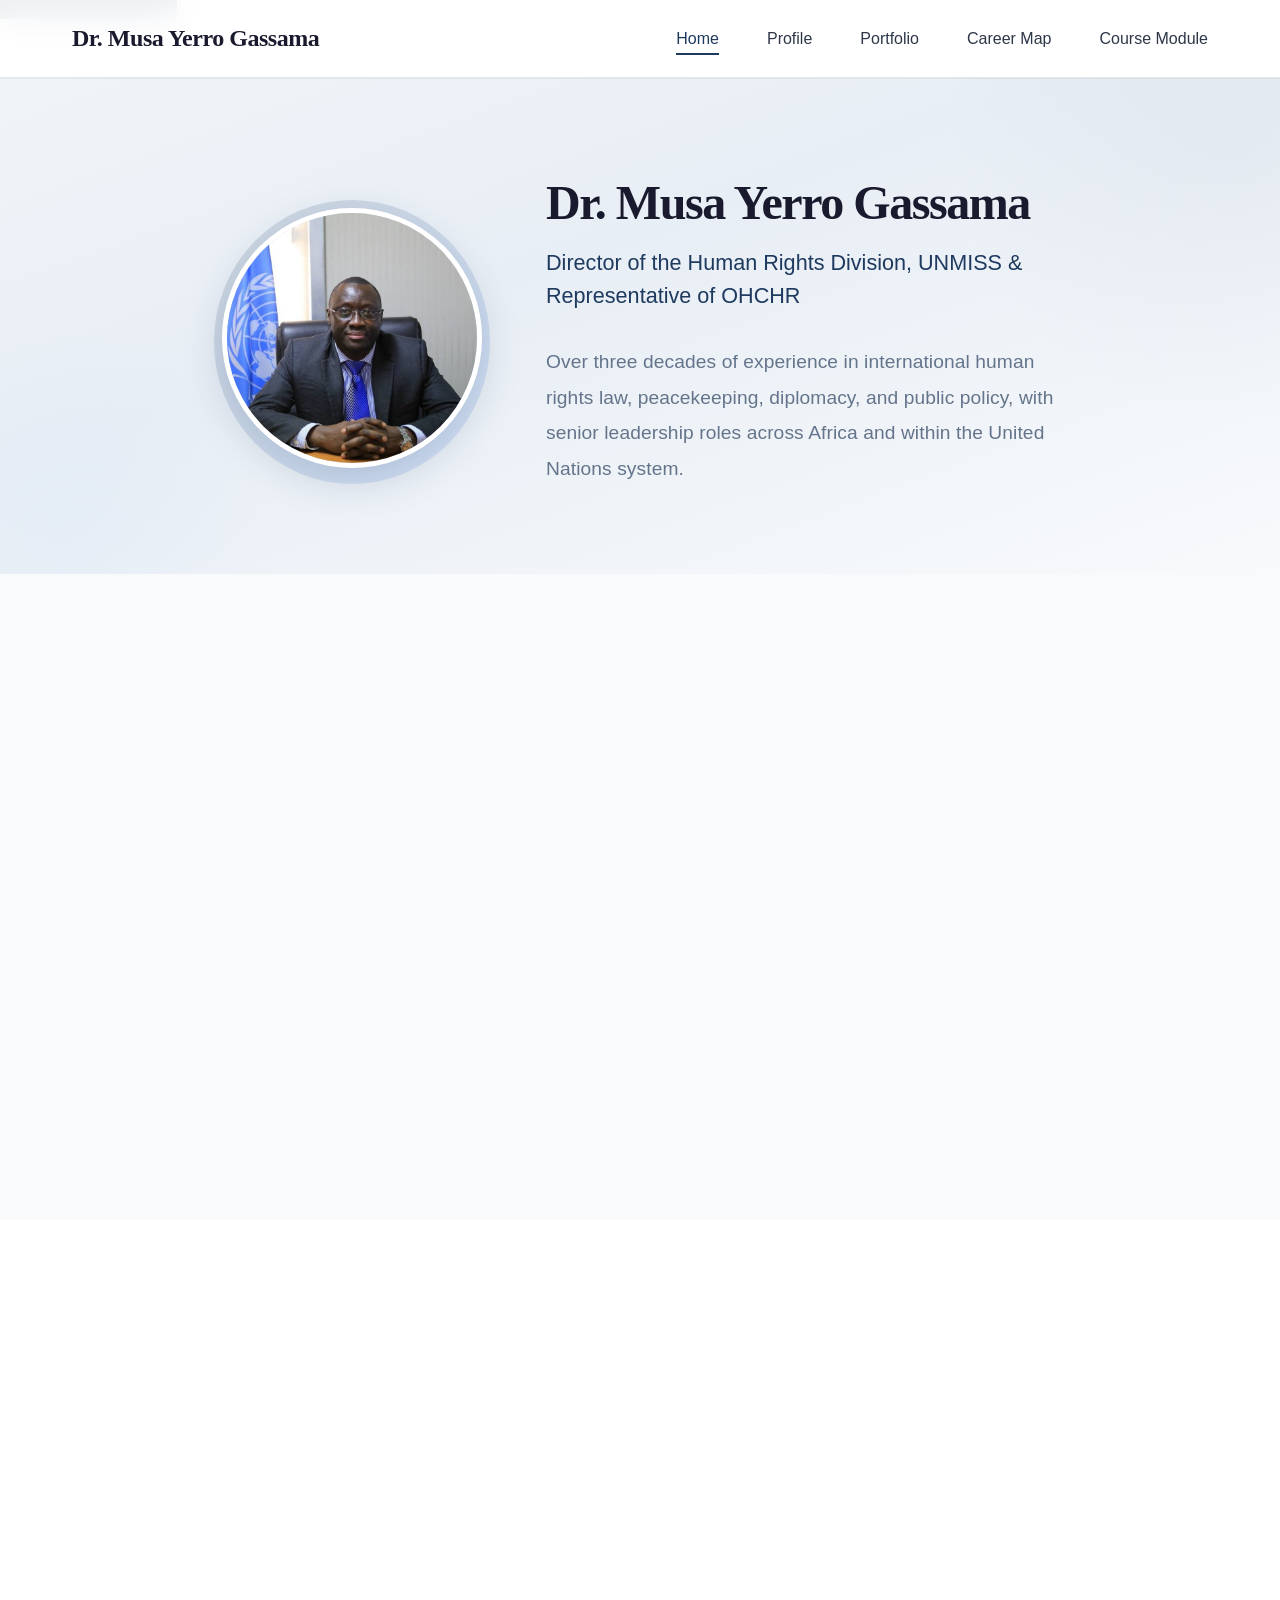
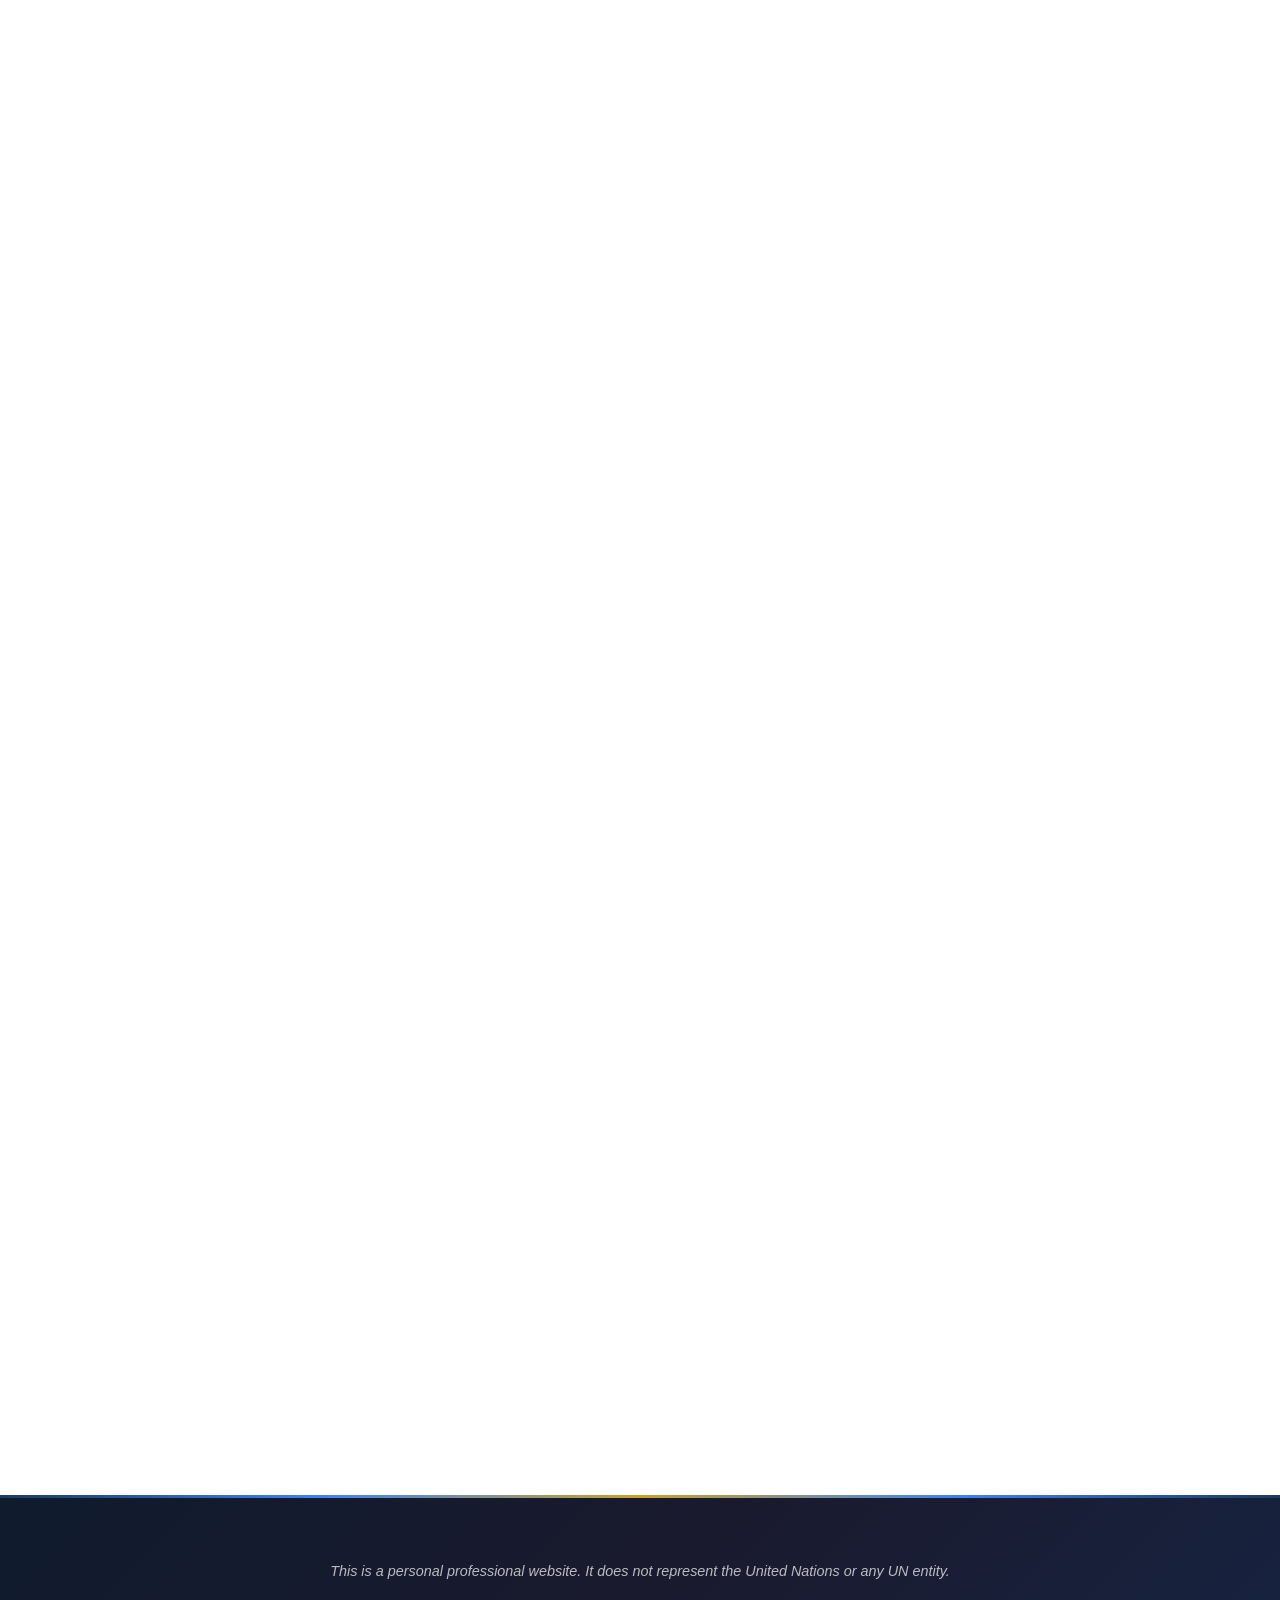
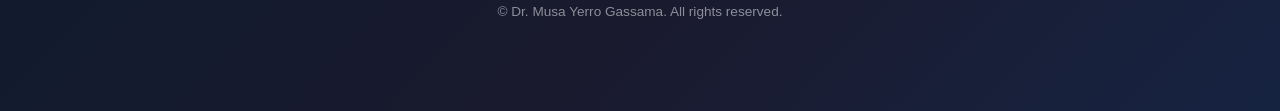
==== commit 08796b35: "Update index.html going from assets/img/ to just img name" ====
--- a/index.html
+++ b/index.html
@@ -44,7 +44,7 @@
             <div class="container-narrow">
                 <div class="hero-content">
                     <div class="hero-image">
-                        <img src="assets/images/musa-gasama.jpg" alt="Dr. Musa Yerro Gassama" width="260" height="260">
+                        <img src="musa-gasama.jpg" alt="Dr. Musa Yerro Gassama" width="260" height="260">
                     </div>
                     <div class="hero-text">
                         <h1>Dr. Musa Yerro Gassama</h1>
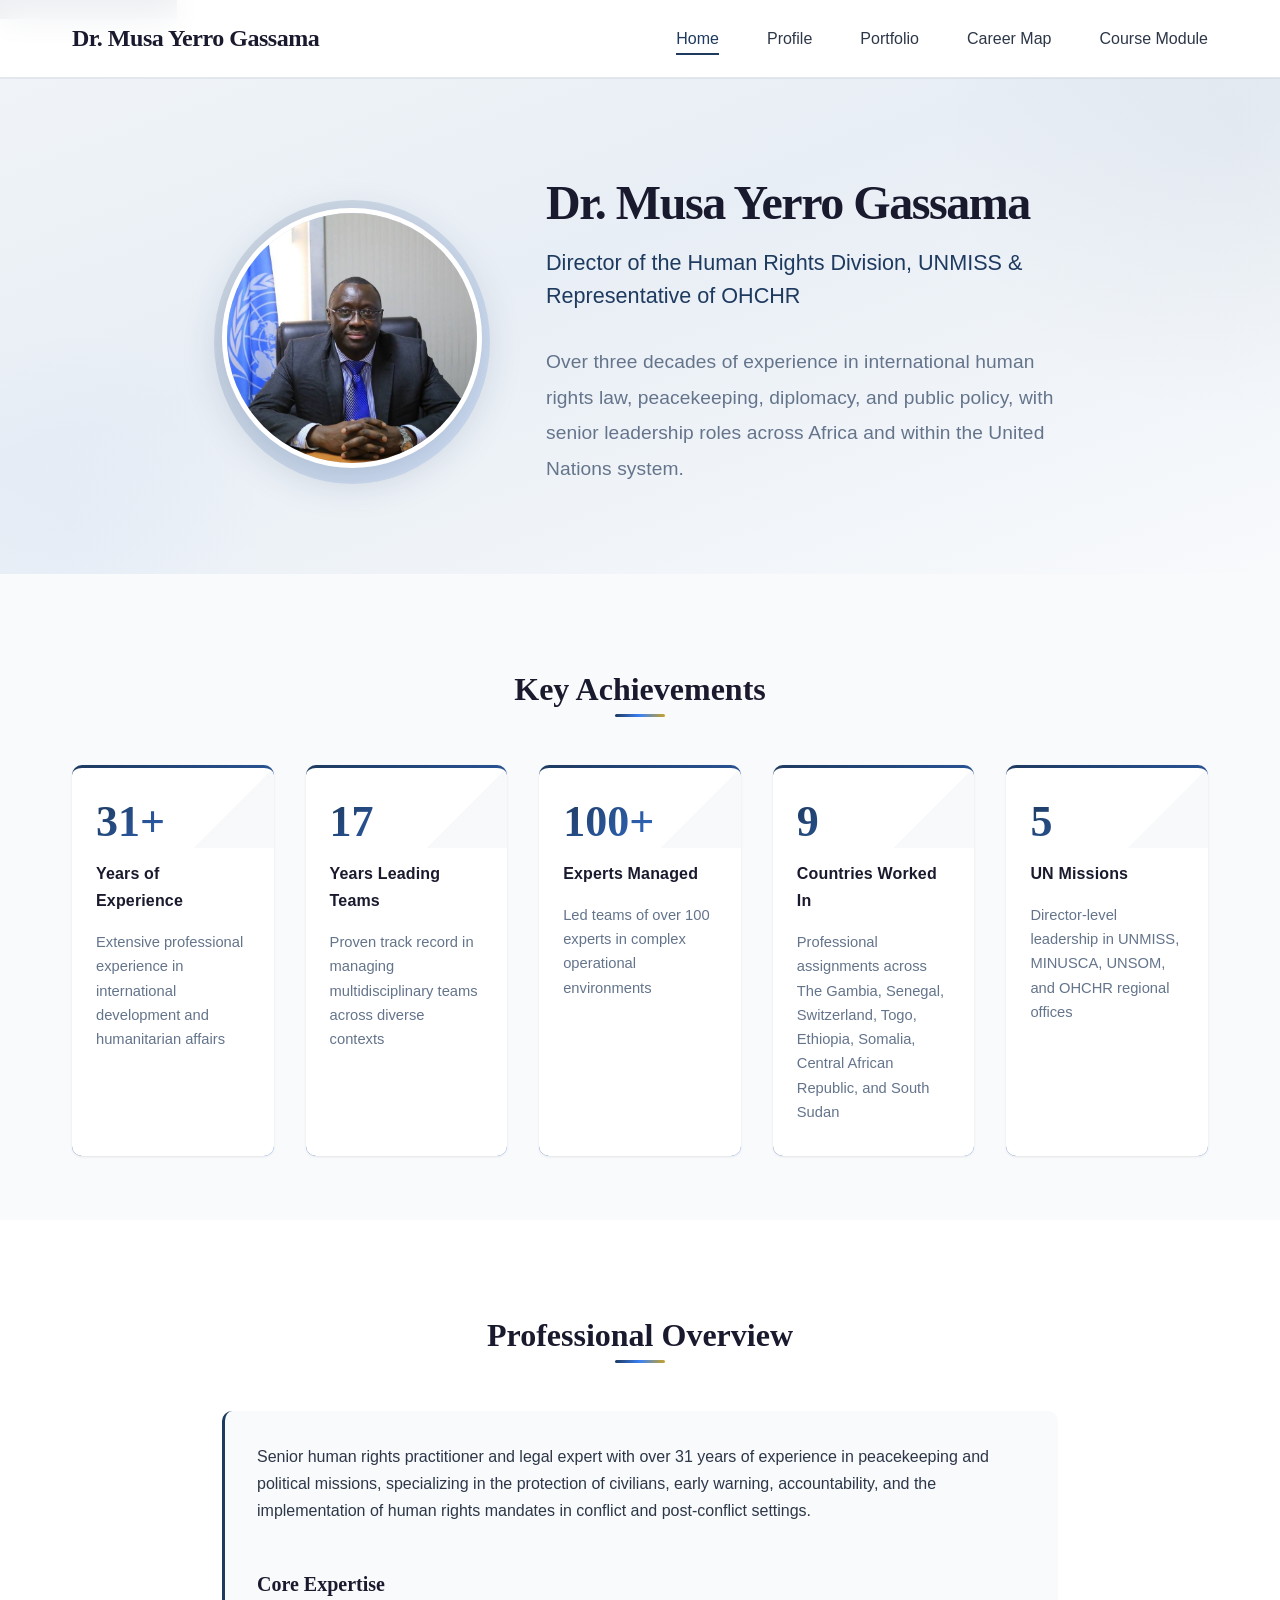
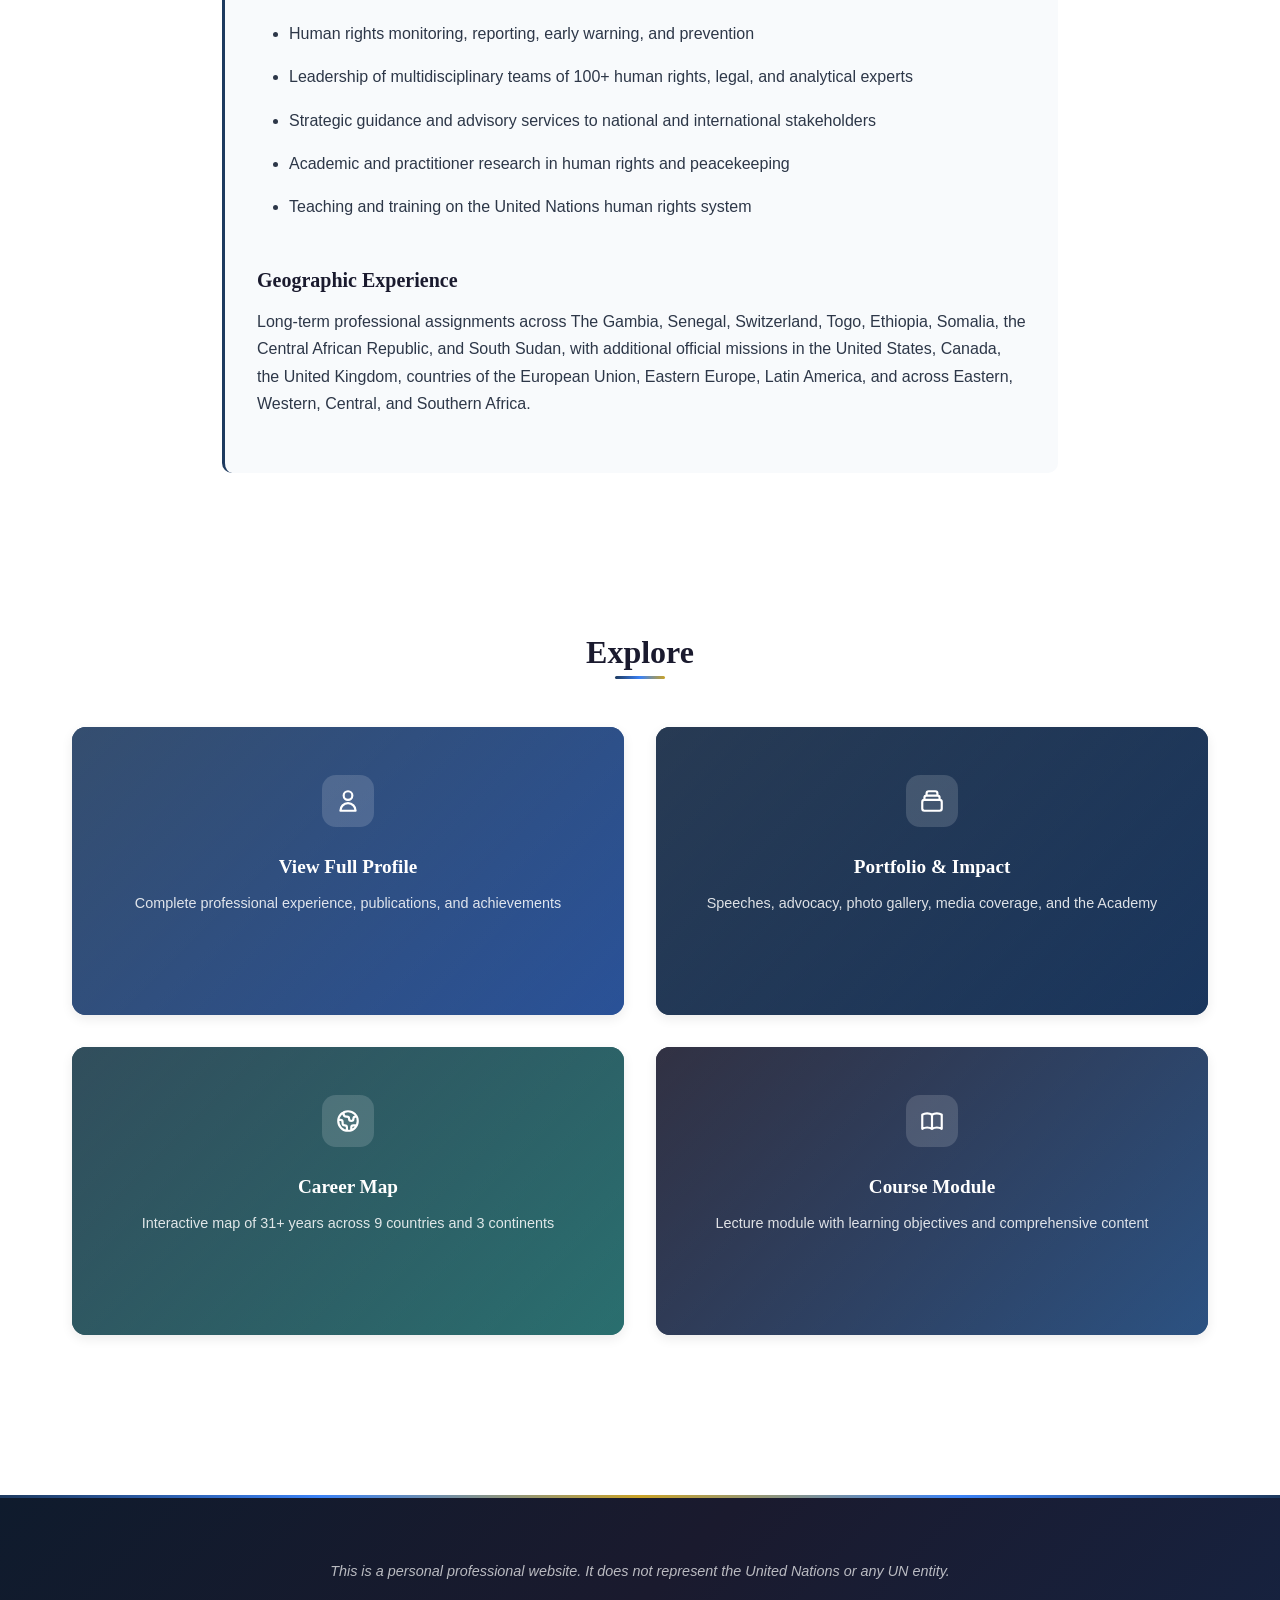
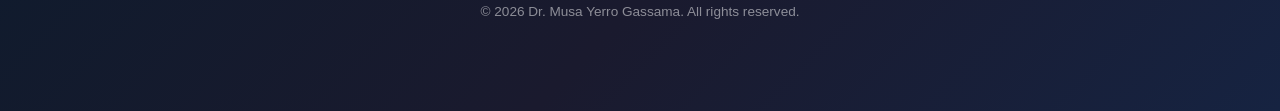
==== commit ea8cdabe: "Update index.html going from <script src="assets/js/script.js to just script.jss" ====
--- a/index.html
+++ b/index.html
@@ -169,6 +169,6 @@
         </div>
     </footer>
 
-    <script src="assets/js/script.js"></script>
+    <script src="script.js"></script>
 </body>
 </html>
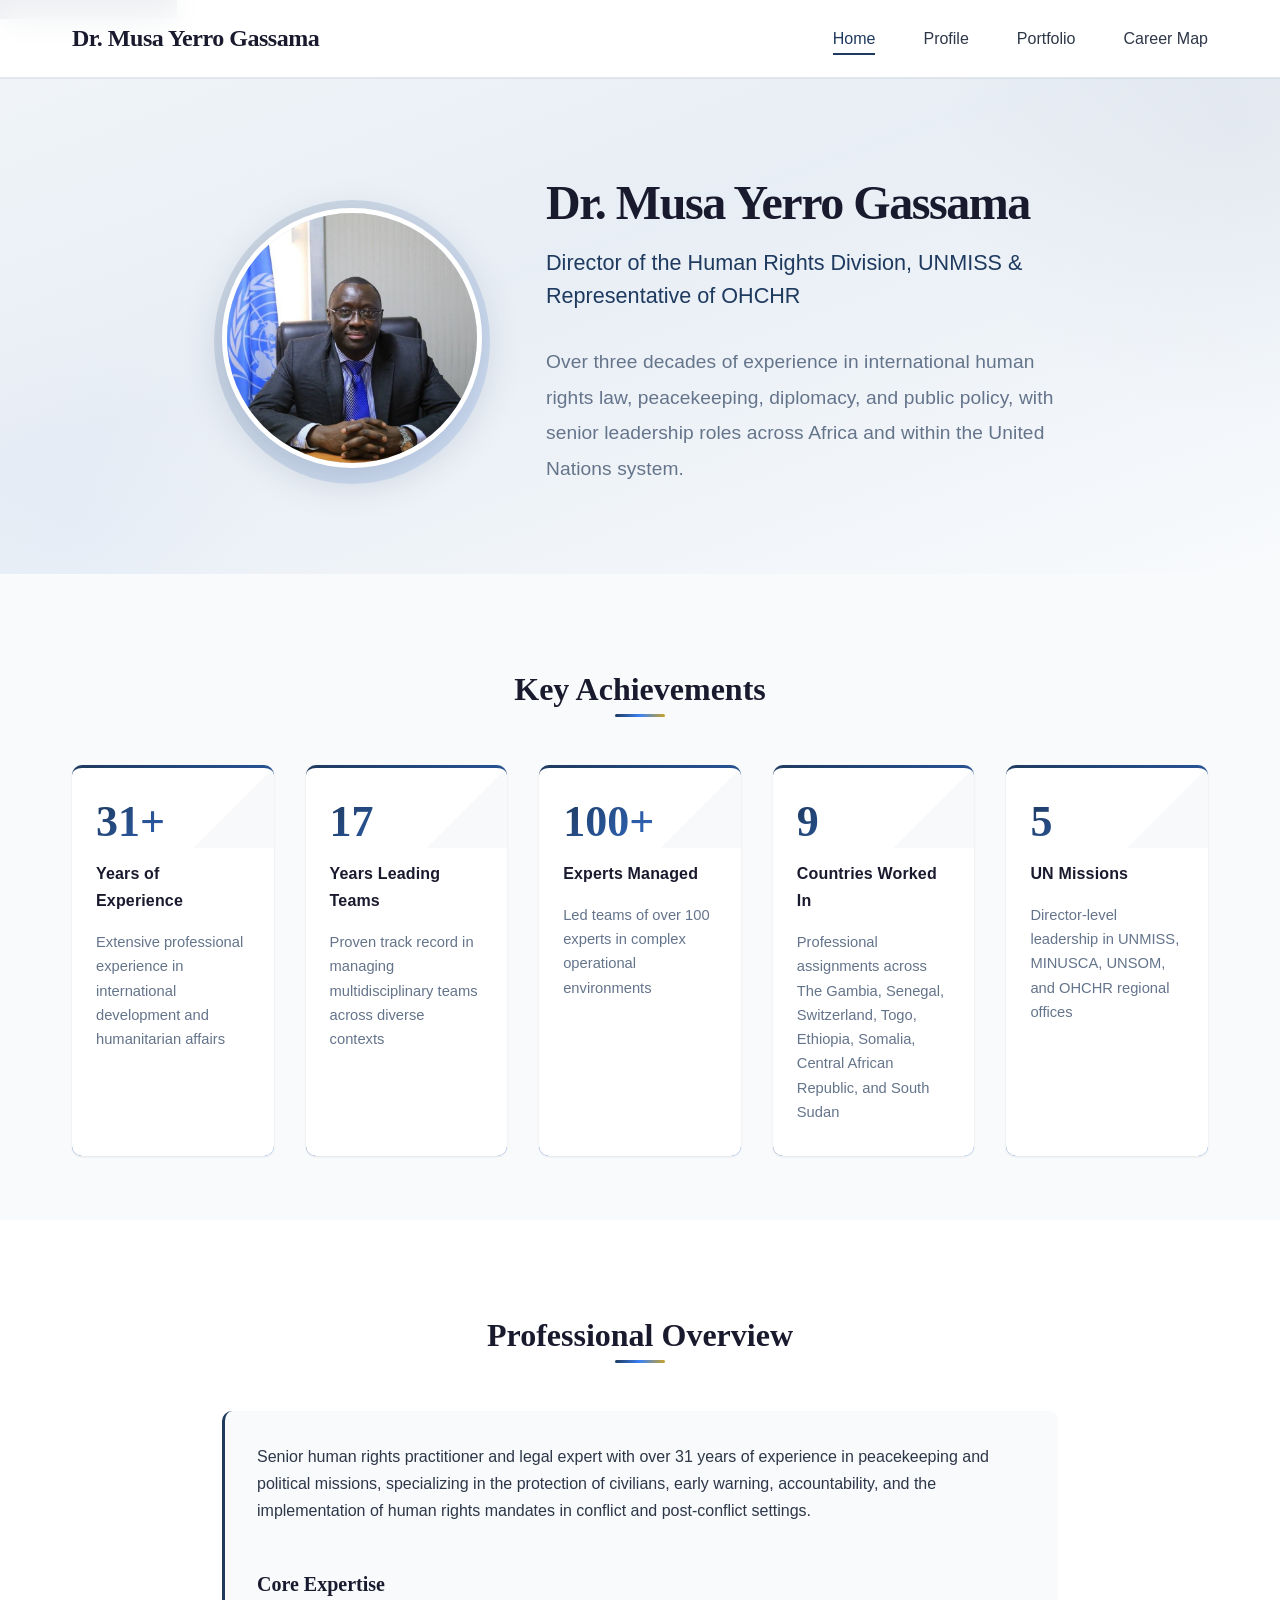
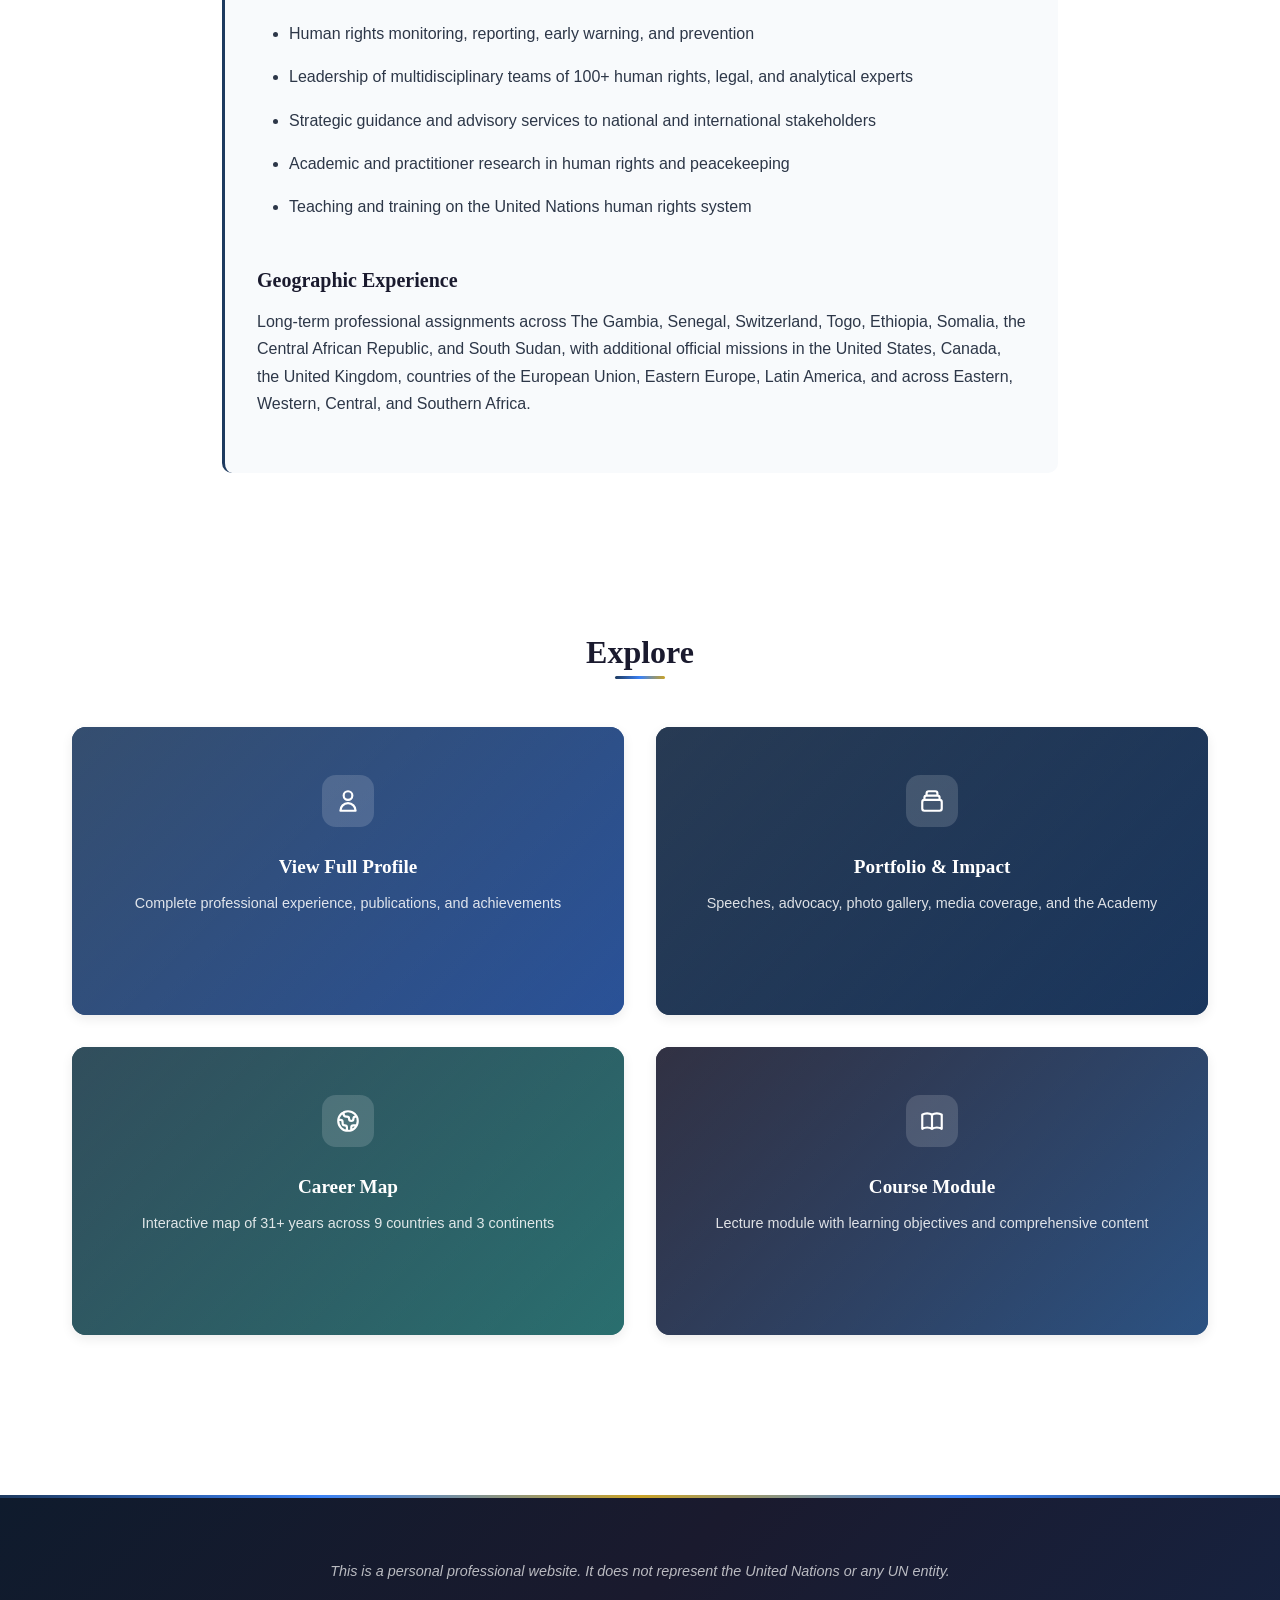
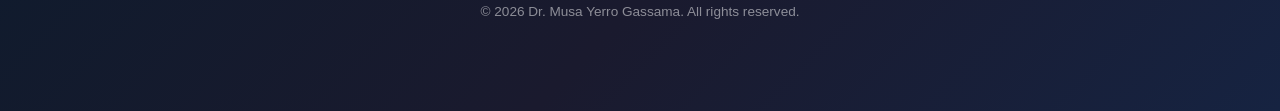
==== commit 5efeac62: "Update index.html Deleted course module from navigation for now" ====
--- a/index.html
+++ b/index.html
@@ -32,7 +32,6 @@
                         <li><a href="profile.html">Profile</a></li>
                         <li><a href="portfolio.html">Portfolio</a></li>
                         <li><a href="career-map.html">Career Map</a></li>
-                        <li><a href="module.html">Course Module</a></li>
                     </ul>
                 </nav>
             </div>
